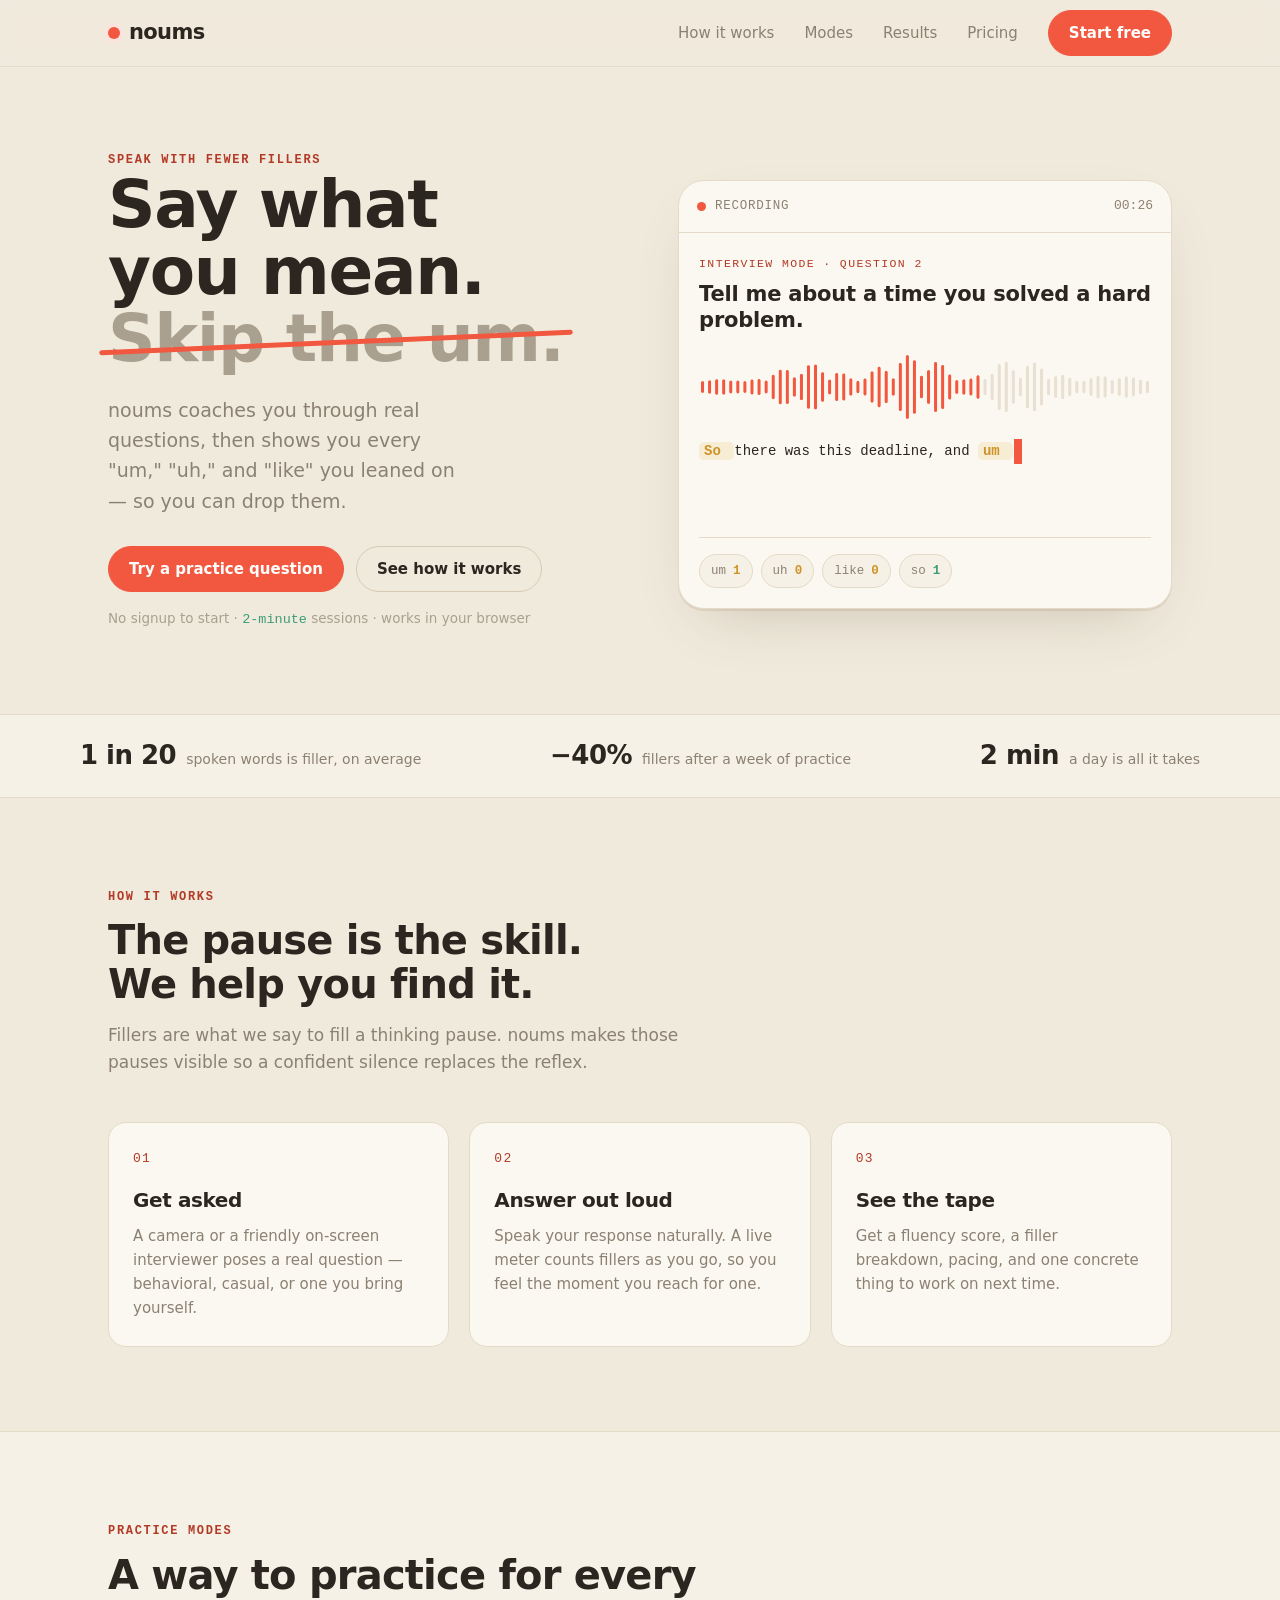
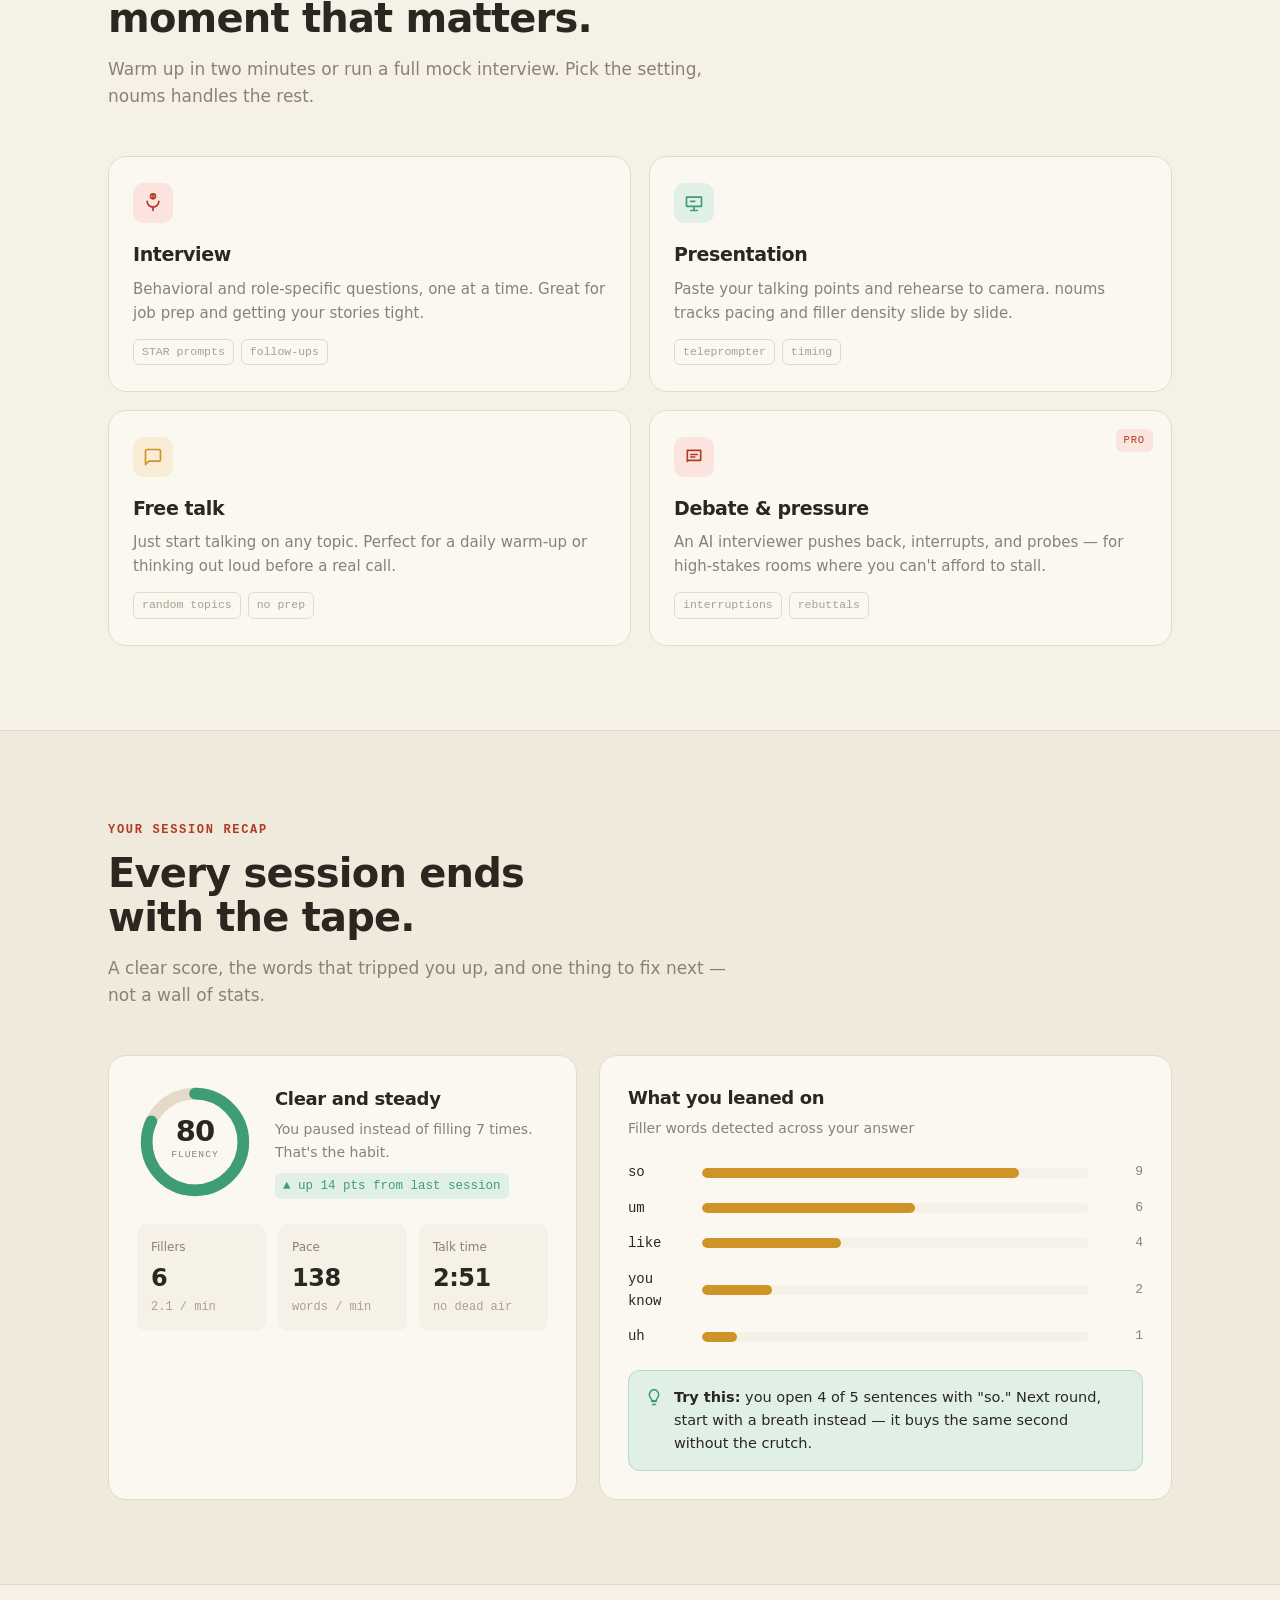
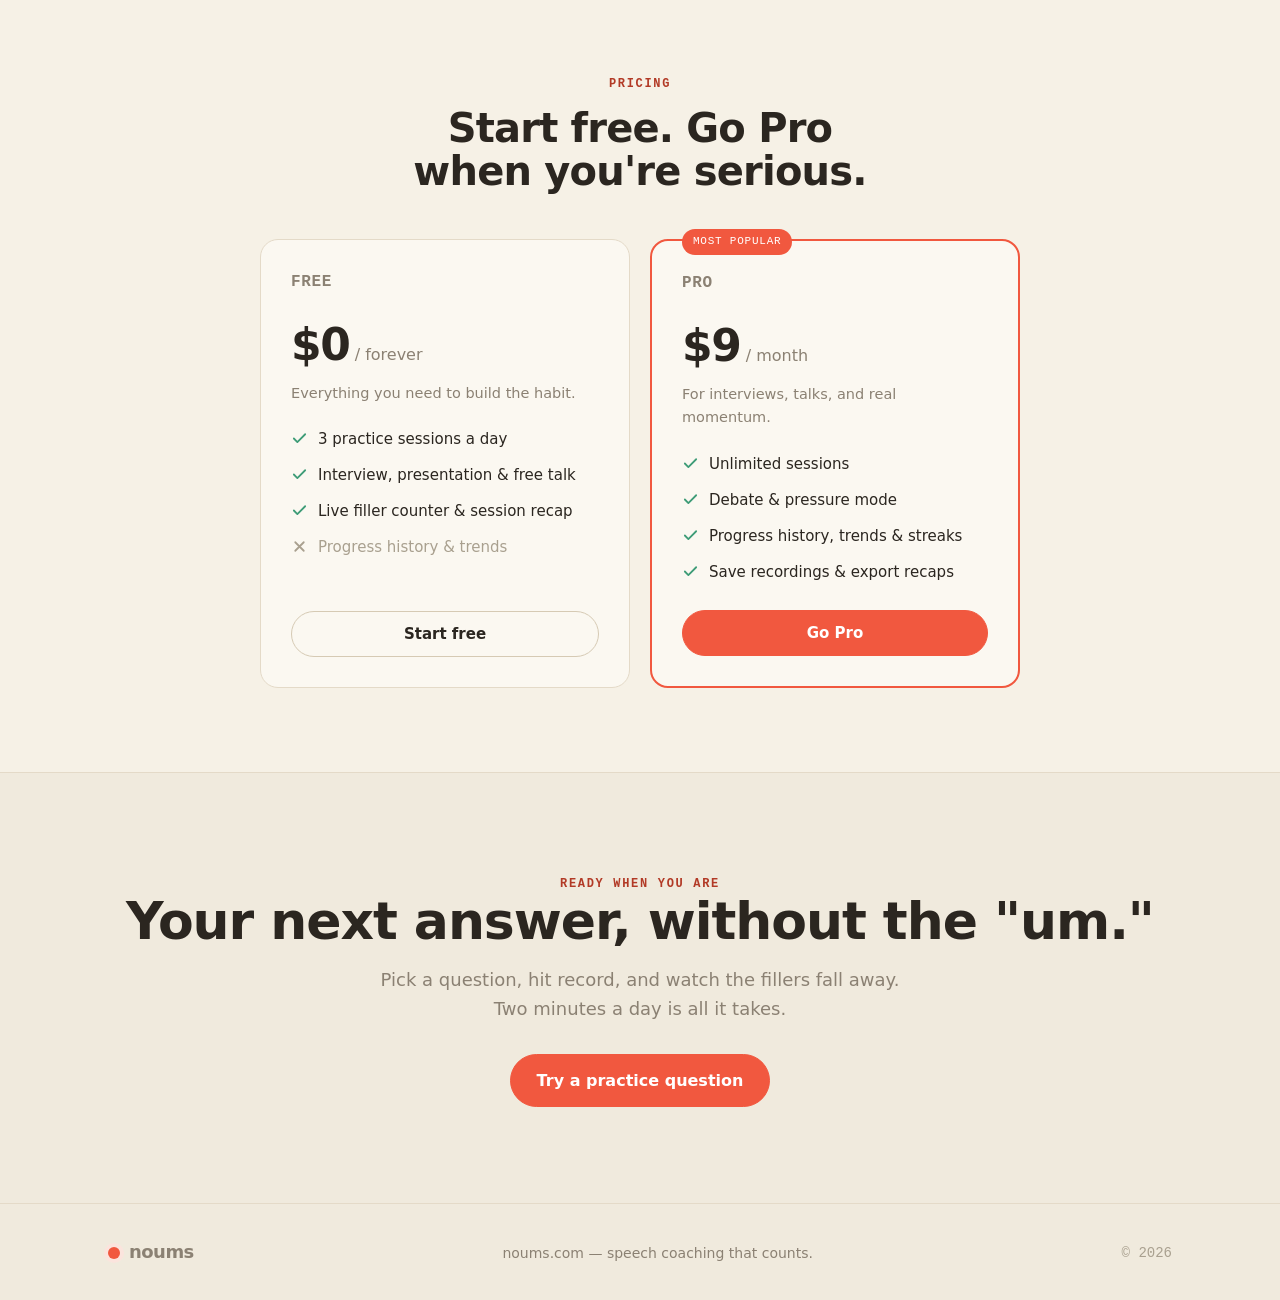
==== index.html @ 87b9cbb4 "Scaffold noums v0.1: landing page, live app, design mockup Single-file static site — landing at /, w" ====
<!doctype html>
<html lang="en">
<head>
<meta charset="utf-8">
<meta name="viewport" content="width=device-width, initial-scale=1">
<meta name="description" content="noums — speech coaching that counts. Practice real questions, drop the filler words.">
<link rel="icon" href='data:image/svg+xml,<svg xmlns="http://www.w3.org/2000/svg" viewBox="0 0 100 100"><circle cx="50" cy="50" r="38" fill="%23F1583F"/></svg>'>
<title>noums — say what you mean, skip the "um"</title>
<style>
  :root {
    --ink: #2B2620;
    --paper: #F0EADD;
    --card: #FBF8F1;
    --card-2: #F6F1E6;
    --line: #E4DAC8;
    --line-strong: #D6CAB4;
    --muted: #8B8173;
    --muted-2: #A9A08F;
    --accent: #F1583F;
    --accent-ink: #B23A26;
    --accent-wash: #FBE4DD;
    --good: #3E9C77;
    --good-wash: #E1F0E7;
    --amber: #CE9427;
    --amber-wash: #F7ECD4;
    --radius: 18px;
    --maxw: 1120px;
    --font-display: "Helvetica Neue", Inter, system-ui, -apple-system, "Segoe UI", Roboto, sans-serif;
    --font-body: system-ui, -apple-system, "Segoe UI", Roboto, Helvetica, Arial, sans-serif;
    --font-mono: ui-monospace, "SF Mono", "Cascadia Code", "JetBrains Mono", Menlo, Consolas, monospace;
  }
  html, body { background: #F0EADD; }

  * { box-sizing: border-box; }
  body { margin: 0; }
  .page {
    background: var(--paper);
    color: var(--ink);
    font-family: var(--font-body);
    line-height: 1.6;
    -webkit-font-smoothing: antialiased;
    overflow-x: hidden;
  }
  .wrap { max-width: var(--maxw); margin: 0 auto; padding: 0 28px; }
  h1, h2, h3 { font-family: var(--font-display); font-weight: 700; letter-spacing: -0.02em; text-wrap: balance; margin: 0; }
  a { color: inherit; }
  .mono { font-family: var(--font-mono); }
  .eyebrow {
    font-family: var(--font-mono); font-size: 12px; letter-spacing: 0.14em;
    text-transform: uppercase; color: var(--accent-ink); font-weight: 600;
  }

  /* NAV */
  nav {
    position: sticky; top: 0; z-index: 40;
    backdrop-filter: saturate(140%) blur(10px);
    background: color-mix(in srgb, var(--paper) 82%, transparent);
    border-bottom: 1px solid var(--line);
  }
  .nav-in { display: flex; align-items: center; justify-content: space-between; height: 66px; }
  .logo { display: flex; align-items: center; gap: 9px; font-family: var(--font-display); font-weight: 700; font-size: 21px; letter-spacing: -0.03em; }
  .rec { width: 12px; height: 12px; border-radius: 50%; background: var(--accent); box-shadow: 0 0 0 4px var(--accent-wash); }
  .nav-links { display: flex; gap: 30px; align-items: center; font-size: 15px; color: var(--muted); }
  .nav-links a { text-decoration: none; }
  .nav-links a:hover { color: var(--ink); }
  .btn {
    font-family: var(--font-body); font-size: 15px; font-weight: 600; cursor: pointer;
    border-radius: 999px; padding: 10px 20px; border: 1px solid var(--line-strong);
    background: transparent; color: var(--ink); text-decoration: none; display: inline-block;
    transition: transform .12s ease, background .15s ease, border-color .15s ease;
  }
  .btn:hover { border-color: var(--ink); }
  .btn:active { transform: scale(.97); }
  .btn-primary { background: var(--accent); border-color: var(--accent); color: #fff; }
  .btn-primary:hover { background: var(--accent-ink); border-color: var(--accent-ink); }
  @media (max-width: 720px) { .nav-links a:not(.btn) { display: none; } }

  /* HERO */
  .hero { padding: 78px 0 70px; }
  .hero-grid { display: grid; grid-template-columns: 1.02fr 0.98fr; gap: 56px; align-items: center; }
  @media (max-width: 900px) { .hero-grid { grid-template-columns: 1fr; gap: 40px; } }
  .hero h1 { font-size: clamp(40px, 6vw, 66px); line-height: 1.02; }
  .hero h1 .strike { position: relative; white-space: nowrap; color: var(--muted-2); }
  .hero h1 .strike::after {
    content: ""; position: absolute; left: -2%; right: -2%; top: 52%; height: 5px;
    background: var(--accent); border-radius: 3px; transform: rotate(-2.5deg);
  }
  .hero p.lede { font-size: 19px; color: var(--muted); margin: 22px 0 30px; max-width: 30ch; }
  .hero-cta { display: flex; gap: 12px; align-items: center; flex-wrap: wrap; }
  .hero-note { font-size: 13.5px; color: var(--muted-2); margin-top: 16px; }
  .hero-note .mono { color: var(--good); }

  /* SESSION CARD */
  .session {
    background: var(--card); border: 1px solid var(--line); border-radius: 26px;
    box-shadow: 0 24px 60px -30px rgba(88,66,38,.3), 0 2px 0 var(--line);
    overflow: hidden;
  }
  .session-top { display: flex; align-items: center; justify-content: space-between; padding: 15px 18px; border-bottom: 1px solid var(--line); }
  .session-tag { display: flex; align-items: center; gap: 9px; font-family: var(--font-mono); font-size: 12.5px; letter-spacing: .06em; text-transform: uppercase; color: var(--muted); }
  .live-dot { width: 9px; height: 9px; border-radius: 50%; background: var(--accent); animation: pulse 1.4s ease-in-out infinite; }
  @keyframes pulse { 0%,100%{ box-shadow: 0 0 0 0 var(--accent-wash);} 50%{ box-shadow: 0 0 0 6px transparent; } }
  .timer { font-family: var(--font-mono); font-size: 13px; color: var(--muted); font-variant-numeric: tabular-nums; }
  .session-body { padding: 22px 20px 20px; }
  .q-label { font-family: var(--font-mono); font-size: 11.5px; letter-spacing: .12em; text-transform: uppercase; color: var(--accent-ink); }
  .q-text { font-family: var(--font-display); font-weight: 600; font-size: 21px; letter-spacing: -0.01em; margin: 8px 0 18px; line-height: 1.25; }
  .wave { width: 100%; height: 72px; display: block; }
  .transcript { font-family: var(--font-mono); font-size: 14px; line-height: 1.75; color: var(--ink); margin: 16px 0 4px; min-height: 84px; }
  .transcript .fill { background: var(--amber-wash); color: var(--amber); padding: 1px 5px; border-radius: 5px; font-weight: 600; }
  .transcript .caret { display: inline-block; width: 8px; background: var(--accent); margin-left: 1px; animation: blink 1s steps(1) infinite; }
  @keyframes blink { 50% { opacity: 0; } }
  .tally { display: flex; gap: 8px; flex-wrap: wrap; margin-top: 14px; padding-top: 16px; border-top: 1px solid var(--line); }
  .chip {
    font-family: var(--font-mono); font-size: 12.5px; padding: 6px 11px; border-radius: 999px;
    background: var(--card-2); border: 1px solid var(--line); color: var(--muted);
    display: flex; align-items: center; gap: 7px; font-variant-numeric: tabular-nums;
  }
  .chip b { color: var(--amber); font-weight: 700; }
  .chip.zero b { color: var(--good); }

  /* MARQUEE STRIP */
  .strip { border-top: 1px solid var(--line); border-bottom: 1px solid var(--line); background: var(--card-2); }
  .strip-in { display: flex; gap: 40px; align-items: center; justify-content: space-between; padding: 20px 0; flex-wrap: wrap; }
  .strip-item { display: flex; align-items: baseline; gap: 10px; }
  .strip-item .n { font-family: var(--font-display); font-weight: 700; font-size: 26px; letter-spacing: -0.02em; }
  .strip-item .l { font-size: 14px; color: var(--muted); }

  /* SECTION */
  section { padding: 84px 0; }
  .sec-head { max-width: 620px; margin-bottom: 46px; }
  .sec-head h2 { font-size: clamp(28px, 4vw, 40px); line-height: 1.08; margin-top: 12px; }
  .sec-head p { font-size: 17px; color: var(--muted); margin: 16px 0 0; }

  /* HOW */
  .steps { display: grid; grid-template-columns: repeat(3, 1fr); gap: 20px; }
  @media (max-width: 820px) { .steps { grid-template-columns: 1fr; } }
  .step { background: var(--card); border: 1px solid var(--line); border-radius: var(--radius); padding: 26px 24px; }
  .step .num { font-family: var(--font-mono); font-size: 13px; color: var(--accent-ink); letter-spacing: .1em; }
  .step h3 { font-size: 20px; margin: 14px 0 8px; }
  .step p { font-size: 15px; color: var(--muted); margin: 0; }

  /* MODES */
  .modes { display: grid; grid-template-columns: repeat(2, 1fr); gap: 18px; }
  @media (max-width: 720px) { .modes { grid-template-columns: 1fr; } }
  .mode {
    position: relative; background: var(--card); border: 1px solid var(--line);
    border-radius: var(--radius); padding: 26px 24px; overflow: hidden;
    transition: border-color .18s ease, transform .18s ease;
  }
  .mode:hover { border-color: var(--line-strong); transform: translateY(-2px); }
  .mode-ic { width: 40px; height: 40px; border-radius: 10px; display: grid; place-items: center; margin-bottom: 16px; }
  .mode svg { width: 20px; height: 20px; }
  .mode h3 { font-size: 19px; margin: 0 0 7px; }
  .mode p { font-size: 15px; color: var(--muted); margin: 0 0 14px; }
  .mode .tags { display: flex; gap: 7px; flex-wrap: wrap; }
  .mode .t { font-family: var(--font-mono); font-size: 11.5px; color: var(--muted-2); border: 1px solid var(--line); border-radius: 6px; padding: 3px 8px; }
  .mode .pro-badge { position: absolute; top: 18px; right: 18px; font-family: var(--font-mono); font-size: 10.5px; letter-spacing: .08em; text-transform: uppercase; color: var(--accent-ink); background: var(--accent-wash); border-radius: 6px; padding: 3px 8px; }

  /* RESULTS */
  .results-grid { display: grid; grid-template-columns: 0.9fr 1.1fr; gap: 22px; }
  @media (max-width: 860px) { .results-grid { grid-template-columns: 1fr; } }
  .scorecard { background: var(--card); border: 1px solid var(--line); border-radius: 18px; padding: 28px; }
  .score-ring { display: flex; align-items: center; gap: 22px; margin-bottom: 6px; }
  .ring { width: 116px; height: 116px; flex: none; }
  .score-lead h3 { font-size: 18px; margin: 0 0 4px; }
  .score-lead p { font-size: 14px; color: var(--muted); margin: 0; }
  .delta { display: inline-flex; align-items: center; gap: 5px; font-family: var(--font-mono); font-size: 12.5px; color: var(--good); background: var(--good-wash); border-radius: 6px; padding: 3px 8px; margin-top: 10px; }
  .metrics { display: grid; grid-template-columns: repeat(3, 1fr); gap: 12px; margin-top: 24px; }
  .metric { background: var(--card-2); border-radius: 10px; padding: 14px; }
  .metric .k { font-size: 12px; color: var(--muted); }
  .metric .v { font-family: var(--font-display); font-weight: 700; font-size: 24px; letter-spacing: -0.02em; margin-top: 2px; font-variant-numeric: tabular-nums; }
  .metric .u { font-size: 12px; color: var(--muted-2); font-family: var(--font-mono); }

  .breakdown { background: var(--card); border: 1px solid var(--line); border-radius: 18px; padding: 28px; }
  .breakdown h3 { font-size: 18px; margin: 0 0 4px; }
  .breakdown .sub { font-size: 14px; color: var(--muted); margin: 0 0 22px; }
  .bar-row { display: grid; grid-template-columns: 62px 1fr 42px; align-items: center; gap: 12px; margin-bottom: 13px; }
  .bar-row .word { font-family: var(--font-mono); font-size: 14px; }
  .bar-track { height: 10px; background: var(--card-2); border-radius: 999px; overflow: hidden; }
  .bar-fill { height: 100%; border-radius: 999px; background: var(--amber); width: 0; transition: width 1s cubic-bezier(.2,.7,.2,1); }
  .bar-row .cnt { font-family: var(--font-mono); font-size: 13px; color: var(--muted); text-align: right; font-variant-numeric: tabular-nums; }
  .tip { margin-top: 22px; padding: 15px 16px; border-radius: 12px; background: var(--good-wash); border: 1px solid color-mix(in srgb, var(--good) 25%, transparent); font-size: 14.5px; color: var(--ink); display: flex; gap: 11px; }
  .tip svg { width: 18px; height: 18px; flex: none; color: var(--good); margin-top: 2px; }

  /* PRICING */
  .price-grid { display: grid; grid-template-columns: repeat(2, 1fr); gap: 20px; max-width: 760px; margin: 0 auto; }
  @media (max-width: 680px) { .price-grid { grid-template-columns: 1fr; } }
  .plan { background: var(--card); border: 1px solid var(--line); border-radius: 18px; padding: 30px; display: flex; flex-direction: column; }
  .plan.pro { border: 2px solid var(--accent); position: relative; }
  .plan .pop { position: absolute; top: -12px; left: 30px; font-family: var(--font-mono); font-size: 11px; letter-spacing: .07em; text-transform: uppercase; background: var(--accent); color: #fff; padding: 4px 11px; border-radius: 999px; }
  .plan h3 { font-size: 16px; font-family: var(--font-mono); font-weight: 600; letter-spacing: .04em; text-transform: uppercase; color: var(--muted); }
  .plan .amt { font-family: var(--font-display); font-weight: 700; font-size: 44px; letter-spacing: -0.03em; margin: 14px 0 2px; }
  .plan .amt span { font-size: 16px; color: var(--muted); font-weight: 500; letter-spacing: 0; }
  .plan ul { list-style: none; padding: 0; margin: 22px 0 26px; display: flex; flex-direction: column; gap: 12px; }
  .plan li { display: flex; gap: 10px; font-size: 15px; align-items: flex-start; }
  .plan li svg { width: 17px; height: 17px; flex: none; margin-top: 3px; color: var(--good); }
  .plan li.off { color: var(--muted-2); }
  .plan li.off svg { color: var(--muted-2); }
  .plan .btn { text-align: center; margin-top: auto; }

  /* CTA / FOOTER */
  .final { text-align: center; padding: 96px 0; }
  .final h2 { font-size: clamp(30px, 5vw, 52px); line-height: 1.04; }
  .final p { font-size: 18px; color: var(--muted); margin: 18px auto 30px; max-width: 46ch; }
  footer { border-top: 1px solid var(--line); padding: 34px 0; }
  .foot-in { display: flex; justify-content: space-between; align-items: center; gap: 20px; flex-wrap: wrap; font-size: 14px; color: var(--muted); }
  .foot-in .logo { font-size: 18px; }

  @media (prefers-reduced-motion: reduce) {
    .live-dot, .caret { animation: none; }
  }
</style>
</head>
<body>

<div class="page">
  <nav>
    <div class="wrap nav-in">
      <div class="logo"><span class="rec" aria-hidden="true"></span>noums</div>
      <div class="nav-links">
        <a href="#how">How it works</a>
        <a href="#modes">Modes</a>
        <a href="#results">Results</a>
        <a href="#pricing">Pricing</a>
        <a href="app/" class="btn btn-primary">Start free</a>
      </div>
    </div>
  </nav>

  <header class="hero">
    <div class="wrap hero-grid">
      <div>
        <span class="eyebrow">Speak with fewer fillers</span>
        <h1>Say what you mean. <span class="strike">Skip the&nbsp;um.</span></h1>
        <p class="lede">noums coaches you through real questions, then shows you every "um," "uh," and "like" you leaned on — so you can drop them.</p>
        <div class="hero-cta">
          <a href="app/" class="btn btn-primary">Try a practice question</a>
          <a href="#how" class="btn">See how it works</a>
        </div>
        <p class="hero-note">No signup to start · <span class="mono">2-minute</span> sessions · works in your browser</p>
      </div>

      <div class="session" aria-label="Live practice session preview">
        <div class="session-top">
          <div class="session-tag"><span class="live-dot" aria-hidden="true"></span> Recording</div>
          <div class="timer" id="timer">00:24</div>
        </div>
        <div class="session-body">
          <div class="q-label">Interview mode · Question 2</div>
          <div class="q-text">Tell me about a time you solved a hard problem.</div>
          <canvas class="wave" id="wave" width="900" height="144" aria-hidden="true"></canvas>
          <div class="transcript" id="transcript"></div>
          <div class="tally">
            <span class="chip">um <b id="c-um">0</b></span>
            <span class="chip">uh <b id="c-uh">0</b></span>
            <span class="chip">like <b id="c-like">0</b></span>
            <span class="chip zero">so <b id="c-so">0</b></span>
          </div>
        </div>
      </div>
    </div>
  </header>

  <div class="strip">
    <div class="wrap strip-in">
      <div class="strip-item"><span class="n">1 in 20</span><span class="l">spoken words is filler, on average</span></div>
      <div class="strip-item"><span class="n">&minus;40%</span><span class="l">fillers after a week of practice</span></div>
      <div class="strip-item"><span class="n">2 min</span><span class="l">a day is all it takes</span></div>
    </div>
  </div>

  <section id="how">
    <div class="wrap">
      <div class="sec-head">
        <span class="eyebrow">How it works</span>
        <h2>The pause is the skill. We help you find it.</h2>
        <p>Fillers are what we say to fill a thinking pause. noums makes those pauses visible so a confident silence replaces the reflex.</p>
      </div>
      <div class="steps">
        <div class="step">
          <div class="num">01</div>
          <h3>Get asked</h3>
          <p>A camera or a friendly on-screen interviewer poses a real question — behavioral, casual, or one you bring yourself.</p>
        </div>
        <div class="step">
          <div class="num">02</div>
          <h3>Answer out loud</h3>
          <p>Speak your response naturally. A live meter counts fillers as you go, so you feel the moment you reach for one.</p>
        </div>
        <div class="step">
          <div class="num">03</div>
          <h3>See the tape</h3>
          <p>Get a fluency score, a filler breakdown, pacing, and one concrete thing to work on next time.</p>
        </div>
      </div>
    </div>
  </section>

  <section id="modes" style="background: var(--card-2); border-top: 1px solid var(--line); border-bottom: 1px solid var(--line);">
    <div class="wrap">
      <div class="sec-head">
        <span class="eyebrow">Practice modes</span>
        <h2>A way to practice for every moment that matters.</h2>
        <p>Warm up in two minutes or run a full mock interview. Pick the setting, noums handles the rest.</p>
      </div>
      <div class="modes">
        <div class="mode">
          <div class="mode-ic" style="background: var(--accent-wash); color: var(--accent-ink);">
            <svg viewBox="0 0 24 24" fill="none" stroke="currentColor" stroke-width="2" stroke-linecap="round"><path d="M12 1v6m0 0a3 3 0 0 1-3-3V4a3 3 0 0 1 6 0v0a3 3 0 0 1-3 3Z"/><path d="M5 10a7 7 0 0 0 14 0M12 17v4"/></svg>
          </div>
          <h3>Interview</h3>
          <p>Behavioral and role-specific questions, one at a time. Great for job prep and getting your stories tight.</p>
          <div class="tags"><span class="t">STAR prompts</span><span class="t">follow-ups</span></div>
        </div>
        <div class="mode">
          <div class="mode-ic" style="background: var(--good-wash); color: var(--good);">
            <svg viewBox="0 0 24 24" fill="none" stroke="currentColor" stroke-width="2" stroke-linecap="round" stroke-linejoin="round"><path d="M3 5h18v11H3zM8 21h8M12 16v5"/><path d="M8 10h5"/></svg>
          </div>
          <h3>Presentation</h3>
          <p>Paste your talking points and rehearse to camera. noums tracks pacing and filler density slide by slide.</p>
          <div class="tags"><span class="t">teleprompter</span><span class="t">timing</span></div>
        </div>
        <div class="mode">
          <div class="mode-ic" style="background: var(--amber-wash); color: var(--amber);">
            <svg viewBox="0 0 24 24" fill="none" stroke="currentColor" stroke-width="2" stroke-linecap="round" stroke-linejoin="round"><path d="M21 15a2 2 0 0 1-2 2H7l-4 4V5a2 2 0 0 1 2-2h14a2 2 0 0 1 2 2z"/></svg>
          </div>
          <h3>Free talk</h3>
          <p>Just start talking on any topic. Perfect for a daily warm-up or thinking out loud before a real call.</p>
          <div class="tags"><span class="t">random topics</span><span class="t">no prep</span></div>
        </div>
        <div class="mode">
          <span class="pro-badge">Pro</span>
          <div class="mode-ic" style="background: var(--accent-wash); color: var(--accent-ink);">
            <svg viewBox="0 0 24 24" fill="none" stroke="currentColor" stroke-width="2" stroke-linecap="round" stroke-linejoin="round"><path d="M4 4h16v12H5.2L4 17.2z"/><path d="M8 9h8M8 12h5"/></svg>
          </div>
          <h3>Debate &amp; pressure</h3>
          <p>An AI interviewer pushes back, interrupts, and probes — for high-stakes rooms where you can't afford to stall.</p>
          <div class="tags"><span class="t">interruptions</span><span class="t">rebuttals</span></div>
        </div>
      </div>
    </div>
  </section>

  <section id="results">
    <div class="wrap">
      <div class="sec-head">
        <span class="eyebrow">Your session recap</span>
        <h2>Every session ends with the tape.</h2>
        <p>A clear score, the words that tripped you up, and one thing to fix next — not a wall of stats.</p>
      </div>
      <div class="results-grid">
        <div class="scorecard">
          <div class="score-ring">
            <svg class="ring" viewBox="0 0 120 120" id="ring">
              <circle cx="60" cy="60" r="50" fill="none" stroke="var(--line)" stroke-width="12"/>
              <circle id="ring-fg" cx="60" cy="60" r="50" fill="none" stroke="var(--good)" stroke-width="12" stroke-linecap="round" stroke-dasharray="314" stroke-dashoffset="314" transform="rotate(-90 60 60)"/>
              <text x="60" y="59" text-anchor="middle" font-family="var(--font-display)" font-weight="700" font-size="30" fill="var(--ink)" id="ring-num" style="letter-spacing:-1px">0</text>
              <text x="60" y="76" text-anchor="middle" font-family="var(--font-mono)" font-size="10" fill="var(--muted)" letter-spacing="1">FLUENCY</text>
            </svg>
            <div class="score-lead">
              <h3>Clear and steady</h3>
              <p>You paused instead of filling 7 times. That's the habit.</p>
              <span class="delta">▲ up 14 pts from last session</span>
            </div>
          </div>
          <div class="metrics">
            <div class="metric"><div class="k">Fillers</div><div class="v">6</div><div class="u">2.1 / min</div></div>
            <div class="metric"><div class="k">Pace</div><div class="v">138</div><div class="u">words / min</div></div>
            <div class="metric"><div class="k">Talk time</div><div class="v">2:51</div><div class="u">no dead air</div></div>
          </div>
        </div>

        <div class="breakdown">
          <h3>What you leaned on</h3>
          <p class="sub">Filler words detected across your answer</p>
          <div class="bar-row"><span class="word">so</span><div class="bar-track"><div class="bar-fill" data-w="82"></div></div><span class="cnt">9</span></div>
          <div class="bar-row"><span class="word">um</span><div class="bar-track"><div class="bar-fill" data-w="55"></div></div><span class="cnt">6</span></div>
          <div class="bar-row"><span class="word">like</span><div class="bar-track"><div class="bar-fill" data-w="36"></div></div><span class="cnt">4</span></div>
          <div class="bar-row"><span class="word">you know</span><div class="bar-track"><div class="bar-fill" data-w="18"></div></div><span class="cnt">2</span></div>
          <div class="bar-row"><span class="word">uh</span><div class="bar-track"><div class="bar-fill" data-w="9"></div></div><span class="cnt">1</span></div>
          <div class="tip">
            <svg viewBox="0 0 24 24" fill="none" stroke="currentColor" stroke-width="2" stroke-linecap="round" stroke-linejoin="round"><path d="M9 18h6M10 22h4M12 2a7 7 0 0 0-4 12c1 1 1 2 1 3h6c0-1 0-2 1-3a7 7 0 0 0-4-12Z"/></svg>
            <div><b>Try this:</b> you open 4 of 5 sentences with "so." Next round, start with a breath instead — it buys the same second without the crutch.</div>
          </div>
        </div>
      </div>
    </div>
  </section>

  <section id="pricing" style="background: var(--card-2); border-top: 1px solid var(--line); border-bottom: 1px solid var(--line);">
    <div class="wrap">
      <div class="sec-head" style="text-align:center; margin: 0 auto 46px;">
        <span class="eyebrow">Pricing</span>
        <h2>Start free. Go Pro when you're serious.</h2>
      </div>
      <div class="price-grid">
        <div class="plan">
          <h3>Free</h3>
          <div class="amt">$0<span> / forever</span></div>
          <p style="color:var(--muted); font-size:14.5px; margin:0;">Everything you need to build the habit.</p>
          <ul>
            <li><svg viewBox="0 0 24 24" fill="none" stroke="currentColor" stroke-width="2.5" stroke-linecap="round" stroke-linejoin="round"><path d="M20 6 9 17l-5-5"/></svg>3 practice sessions a day</li>
            <li><svg viewBox="0 0 24 24" fill="none" stroke="currentColor" stroke-width="2.5" stroke-linecap="round" stroke-linejoin="round"><path d="M20 6 9 17l-5-5"/></svg>Interview, presentation &amp; free talk</li>
            <li><svg viewBox="0 0 24 24" fill="none" stroke="currentColor" stroke-width="2.5" stroke-linecap="round" stroke-linejoin="round"><path d="M20 6 9 17l-5-5"/></svg>Live filler counter &amp; session recap</li>
            <li class="off"><svg viewBox="0 0 24 24" fill="none" stroke="currentColor" stroke-width="2.5" stroke-linecap="round" stroke-linejoin="round"><path d="M18 6 6 18M6 6l12 12"/></svg>Progress history &amp; trends</li>
          </ul>
          <a href="app/" class="btn">Start free</a>
        </div>
        <div class="plan pro">
          <span class="pop">Most popular</span>
          <h3>Pro</h3>
          <div class="amt">$9<span> / month</span></div>
          <p style="color:var(--muted); font-size:14.5px; margin:0;">For interviews, talks, and real momentum.</p>
          <ul>
            <li><svg viewBox="0 0 24 24" fill="none" stroke="currentColor" stroke-width="2.5" stroke-linecap="round" stroke-linejoin="round"><path d="M20 6 9 17l-5-5"/></svg>Unlimited sessions</li>
            <li><svg viewBox="0 0 24 24" fill="none" stroke="currentColor" stroke-width="2.5" stroke-linecap="round" stroke-linejoin="round"><path d="M20 6 9 17l-5-5"/></svg>Debate &amp; pressure mode</li>
            <li><svg viewBox="0 0 24 24" fill="none" stroke="currentColor" stroke-width="2.5" stroke-linecap="round" stroke-linejoin="round"><path d="M20 6 9 17l-5-5"/></svg>Progress history, trends &amp; streaks</li>
            <li><svg viewBox="0 0 24 24" fill="none" stroke="currentColor" stroke-width="2.5" stroke-linecap="round" stroke-linejoin="round"><path d="M20 6 9 17l-5-5"/></svg>Save recordings &amp; export recaps</li>
          </ul>
          <a href="app/" class="btn btn-primary">Go Pro</a>
        </div>
      </div>
    </div>
  </section>

  <section class="final" id="start">
    <div class="wrap">
      <span class="eyebrow">Ready when you are</span>
      <h2>Your next answer, without the "um."</h2>
      <p>Pick a question, hit record, and watch the fillers fall away. Two minutes a day is all it takes.</p>
      <a href="app/" class="btn btn-primary" style="font-size:16px; padding:13px 26px;">Try a practice question</a>
    </div>
  </section>

  <footer>
    <div class="wrap foot-in">
      <div class="logo"><span class="rec" aria-hidden="true"></span>noums</div>
      <div>noums.com — speech coaching that counts.</div>
      <div class="mono" style="color:var(--muted-2)">© 2026</div>
    </div>
  </footer>
</div>

<script>
(function () {
  var reduce = window.matchMedia("(prefers-reduced-motion: reduce)").matches;

  // Animated waveform
  var canvas = document.getElementById("wave");
  if (canvas) {
    var ctx = canvas.getContext("2d");
    var W = canvas.width, H = canvas.height;
    var bars = 64, t = 0;
    function accent() {
      return getComputedStyle(document.documentElement).getPropertyValue("--accent").trim() || "#FF5A47";
    }
    function line() {
      return getComputedStyle(document.documentElement).getPropertyValue("--line-strong").trim() || "#CFD2DA";
    }
    function draw() {
      ctx.clearRect(0, 0, W, H);
      var bw = W / bars, mid = H / 2;
      for (var i = 0; i < bars; i++) {
        var env = Math.sin((i / bars) * Math.PI);
        var wob = Math.sin(t * 0.06 + i * 0.5) * 0.5 + Math.sin(t * 0.13 + i * 0.9) * 0.5;
        var h = (0.18 + Math.abs(wob) * env * 0.82) * (H * 0.9);
        var x = i * bw + bw * 0.5;
        var active = i < ((t * 0.4) % (bars + 20));
        ctx.fillStyle = active ? accent() : line();
        ctx.globalAlpha = active ? 1 : 0.5;
        var r = Math.min(bw * 0.28, 3);
        roundRect(ctx, x - r, mid - h / 2, r * 2, h, r);
        ctx.fill();
      }
      ctx.globalAlpha = 1;
      t++;
      if (!reduce) requestAnimationFrame(draw);
    }
    function roundRect(c, x, y, w, h, r) {
      c.beginPath();
      c.moveTo(x + r, y);
      c.arcTo(x + w, y, x + w, y + h, r);
      c.arcTo(x + w, y + h, x, y + h, r);
      c.arcTo(x, y + h, x, y, r);
      c.arcTo(x, y, x + w, y, r);
      c.closePath();
    }
    if (reduce) { draw(); } else { draw(); }
  }

  // Typewriter transcript with filler highlights + live tally
  var el = document.getElementById("transcript");
  var counts = { um: 0, uh: 0, like: 0, so: 0 };
  var segs = [
    { text: "So ", fill: "so" },
    { text: "there was this deadline, and " },
    { text: "um ", fill: "um" },
    { text: "the whole pipeline broke the night before. " },
    { text: "I ", },
    { text: "like ", fill: "like" },
    { text: "traced it to a config change, rolled it back, and " },
    { text: "uh ", fill: "uh" },
    { text: "shipped by morning." }
  ];
  if (el && !reduce) {
    var si = 0, ci = 0, html = "";
    function tick() {
      if (si >= segs.length) {
        setTimeout(function () { el.innerHTML = html + '<span class="caret">&nbsp;</span>'; }, 400);
        return;
      }
      var seg = segs[si];
      if (ci === 0 && seg.fill) {
        counts[seg.fill] = (counts[seg.fill] || 0) + 1;
        var cEl = document.getElementById("c-" + seg.fill);
        if (cEl) cEl.textContent = counts[seg.fill];
      }
      ci++;
      var shown = seg.text.slice(0, ci);
      var chunk = seg.fill ? '<span class="fill">' + shown + "</span>" : shown;
      el.innerHTML = html + chunk + '<span class="caret">&nbsp;</span>';
      if (ci >= seg.text.length) {
        html += seg.fill ? '<span class="fill">' + seg.text + "</span>" : seg.text;
        si++; ci = 0;
        setTimeout(tick, seg.fill ? 220 : 60);
      } else {
        setTimeout(tick, 34);
      }
    }
    setTimeout(tick, 600);
  } else if (el) {
    el.innerHTML = 'So there was this deadline, and <span class="fill">um</span> the whole pipeline broke the night before. I <span class="fill">like</span> traced it to a config change, rolled it back, and <span class="fill">uh</span> shipped by morning.';
    document.getElementById("c-um").textContent = "1";
    document.getElementById("c-uh").textContent = "1";
    document.getElementById("c-like").textContent = "1";
  }

  // Ticking timer
  var timer = document.getElementById("timer");
  if (timer && !reduce) {
    var s = 24;
    setInterval(function () { s++; var m = Math.floor(s / 60), ss = s % 60; timer.textContent = (m < 10 ? "0" : "") + m + ":" + (ss < 10 ? "0" : "") + ss; }, 1000);
  }

  // Reveal-on-scroll: score ring + breakdown bars
  var revealed = false;
  function revealResults() {
    if (revealed) return;
    var target = 82;
    var ring = document.getElementById("ring-fg");
    var num = document.getElementById("ring-num");
    var circ = 314;
    if (ring) ring.style.transition = "stroke-dashoffset 1.2s cubic-bezier(.2,.7,.2,1)";
    if (ring) ring.style.strokeDashoffset = circ - circ * (target / 100);
    if (num) {
      var n = 0;
      var iv = setInterval(function () { n += 2; if (n >= target) { n = target; clearInterval(iv); } num.textContent = n; }, 22);
    }
    document.querySelectorAll(".bar-fill").forEach(function (b) { b.style.width = b.getAttribute("data-w") + "%"; });
    revealed = true;
  }
  var rs = document.getElementById("results");
  if (rs && "IntersectionObserver" in window) {
    new IntersectionObserver(function (e) { if (e[0].isIntersecting) revealResults(); }, { threshold: 0.3 }).observe(rs);
  } else {
    revealResults();
  }

  // Smooth anchor scroll
  document.querySelectorAll('a[href^="#"]').forEach(function (a) {
    a.addEventListener("click", function (ev) {
      var id = a.getAttribute("href");
      if (id.length > 1) { var t = document.querySelector(id); if (t) { ev.preventDefault(); t.scrollIntoView({ behavior: reduce ? "auto" : "smooth", block: "start" }); } }
    });
  });
})();
</script>
</body>
</html>
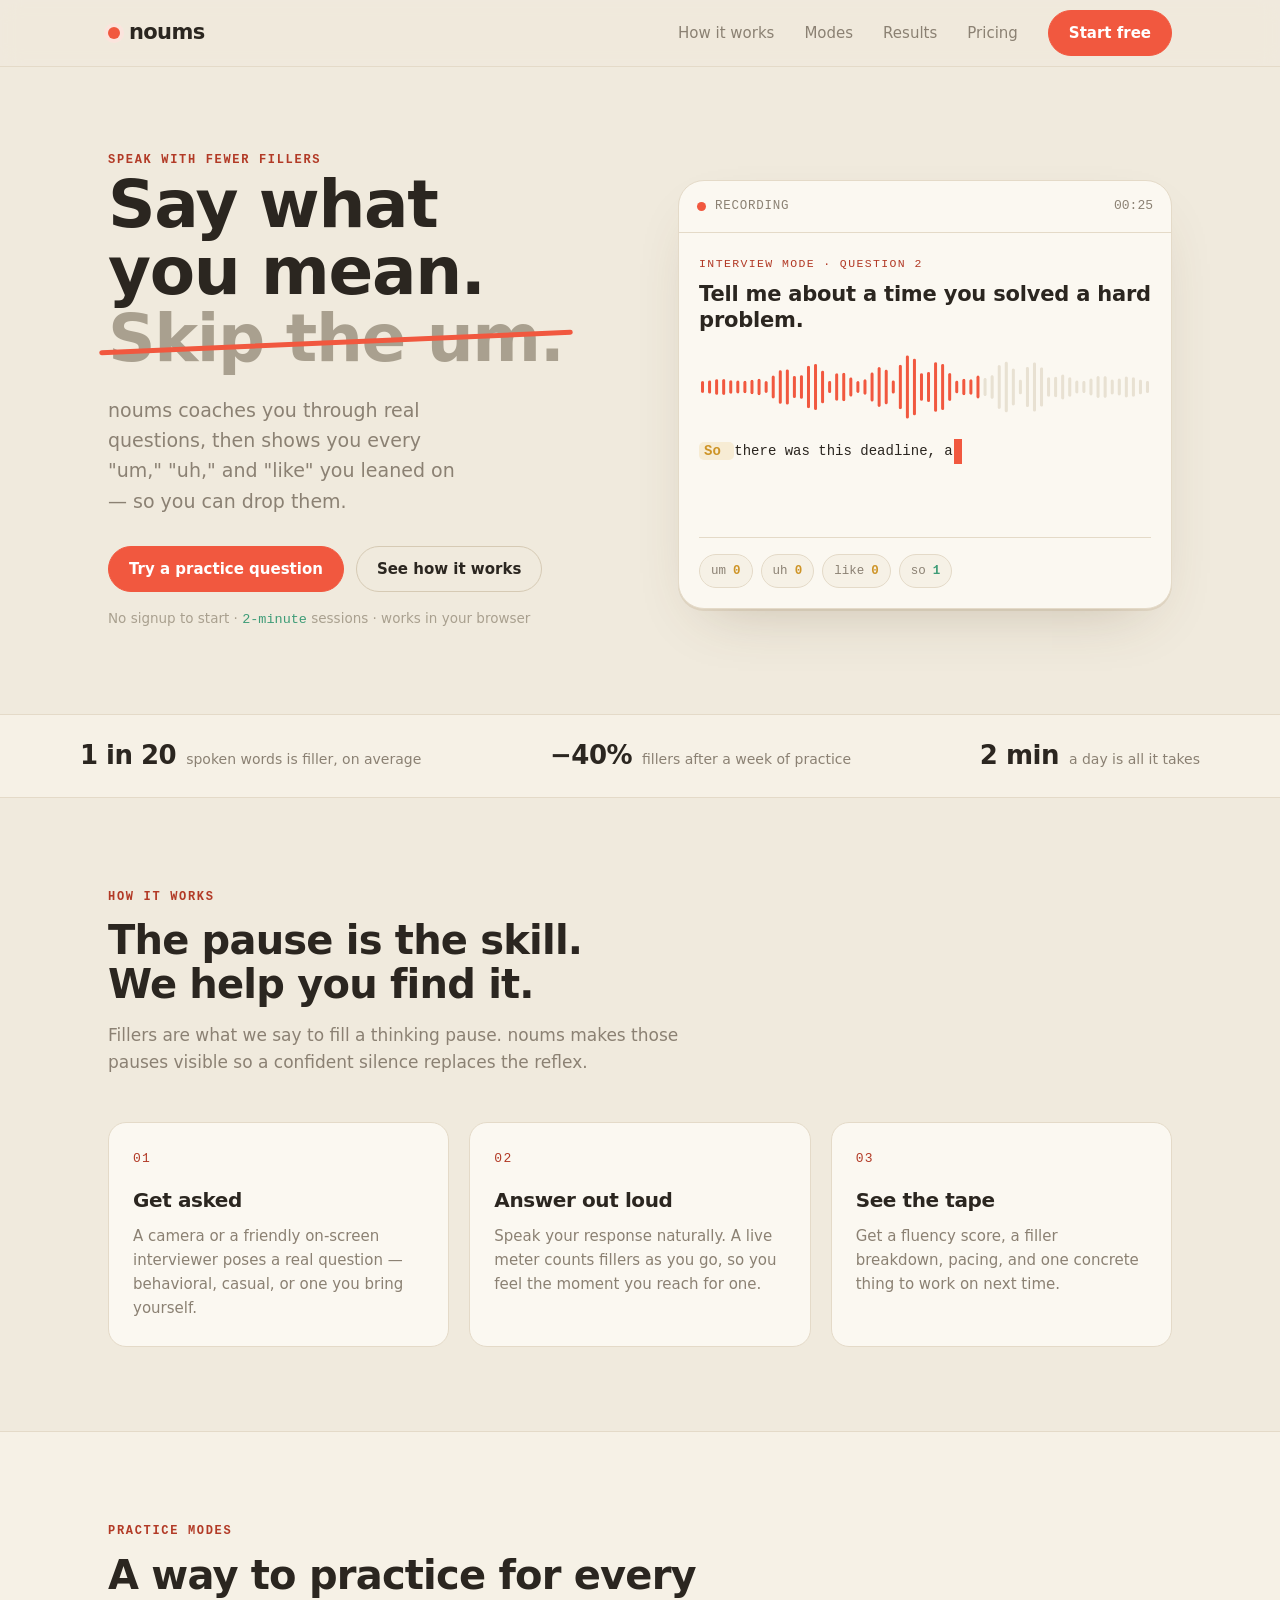
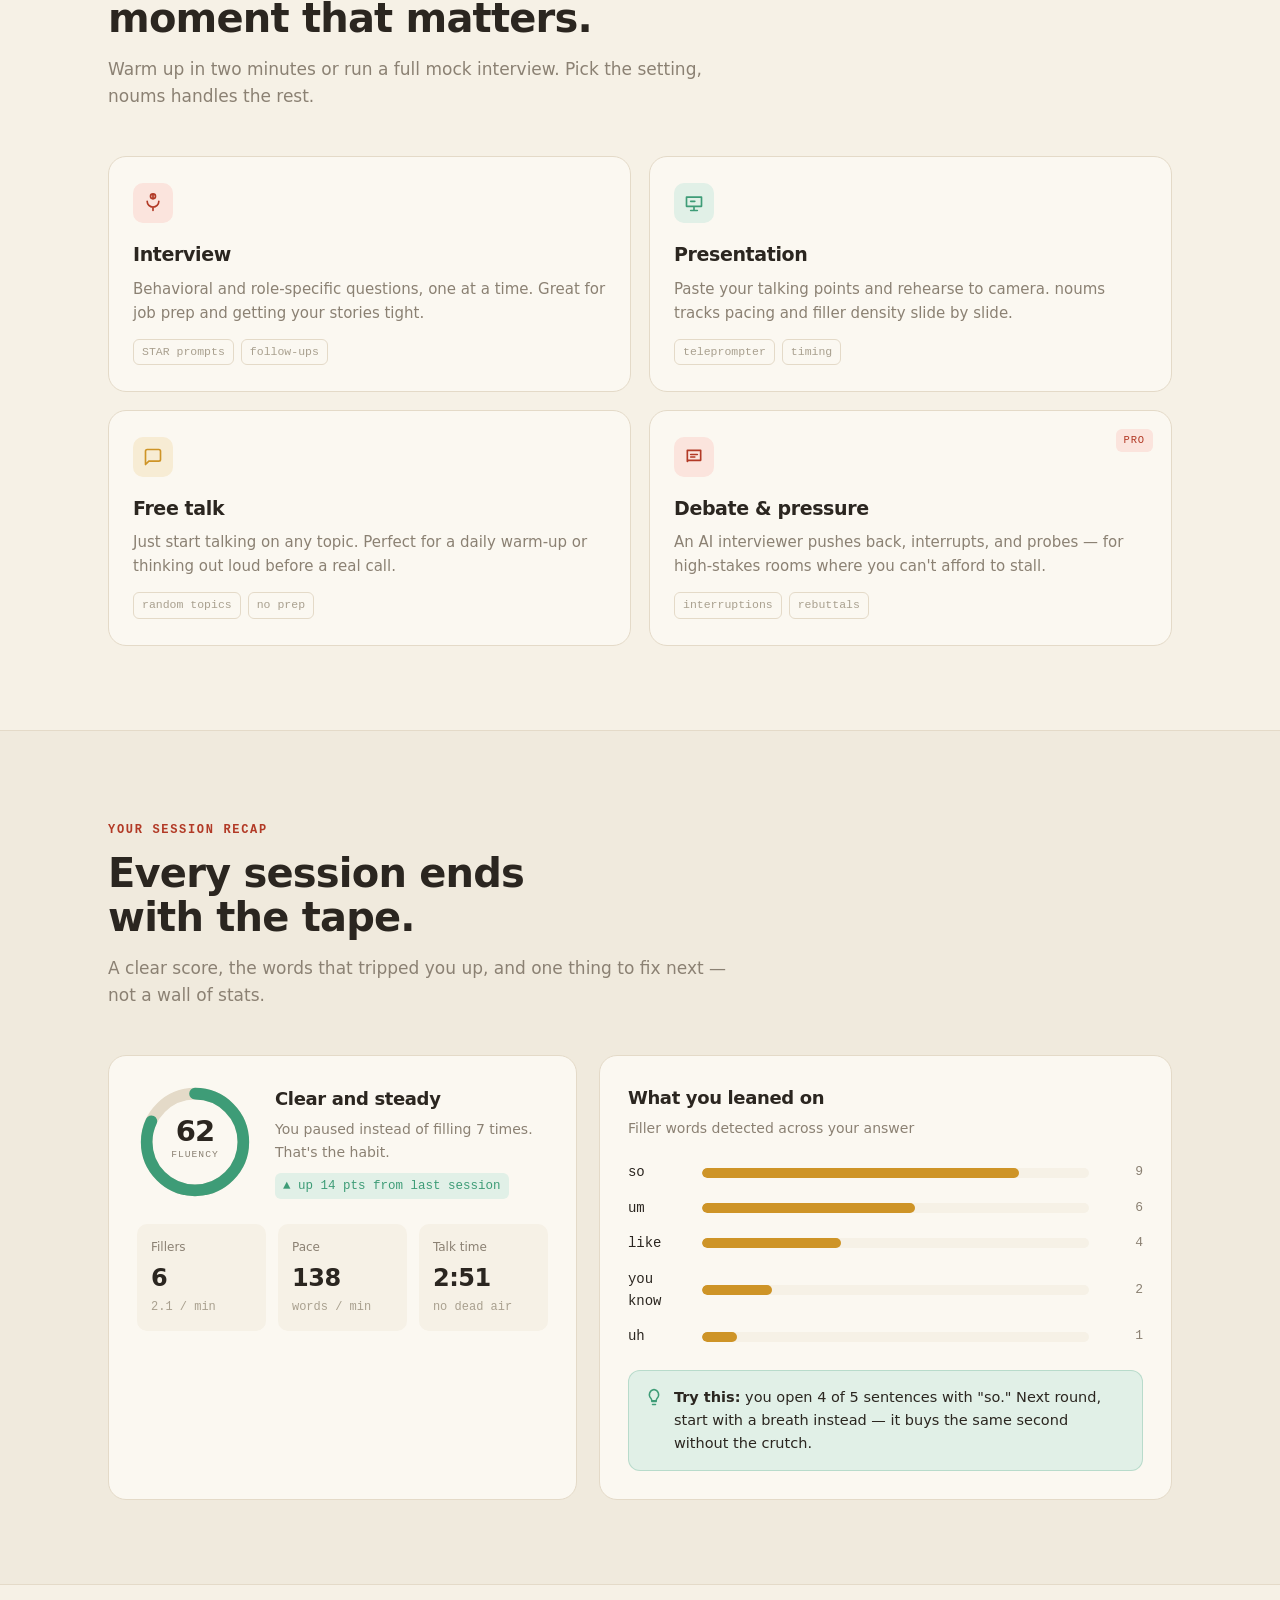
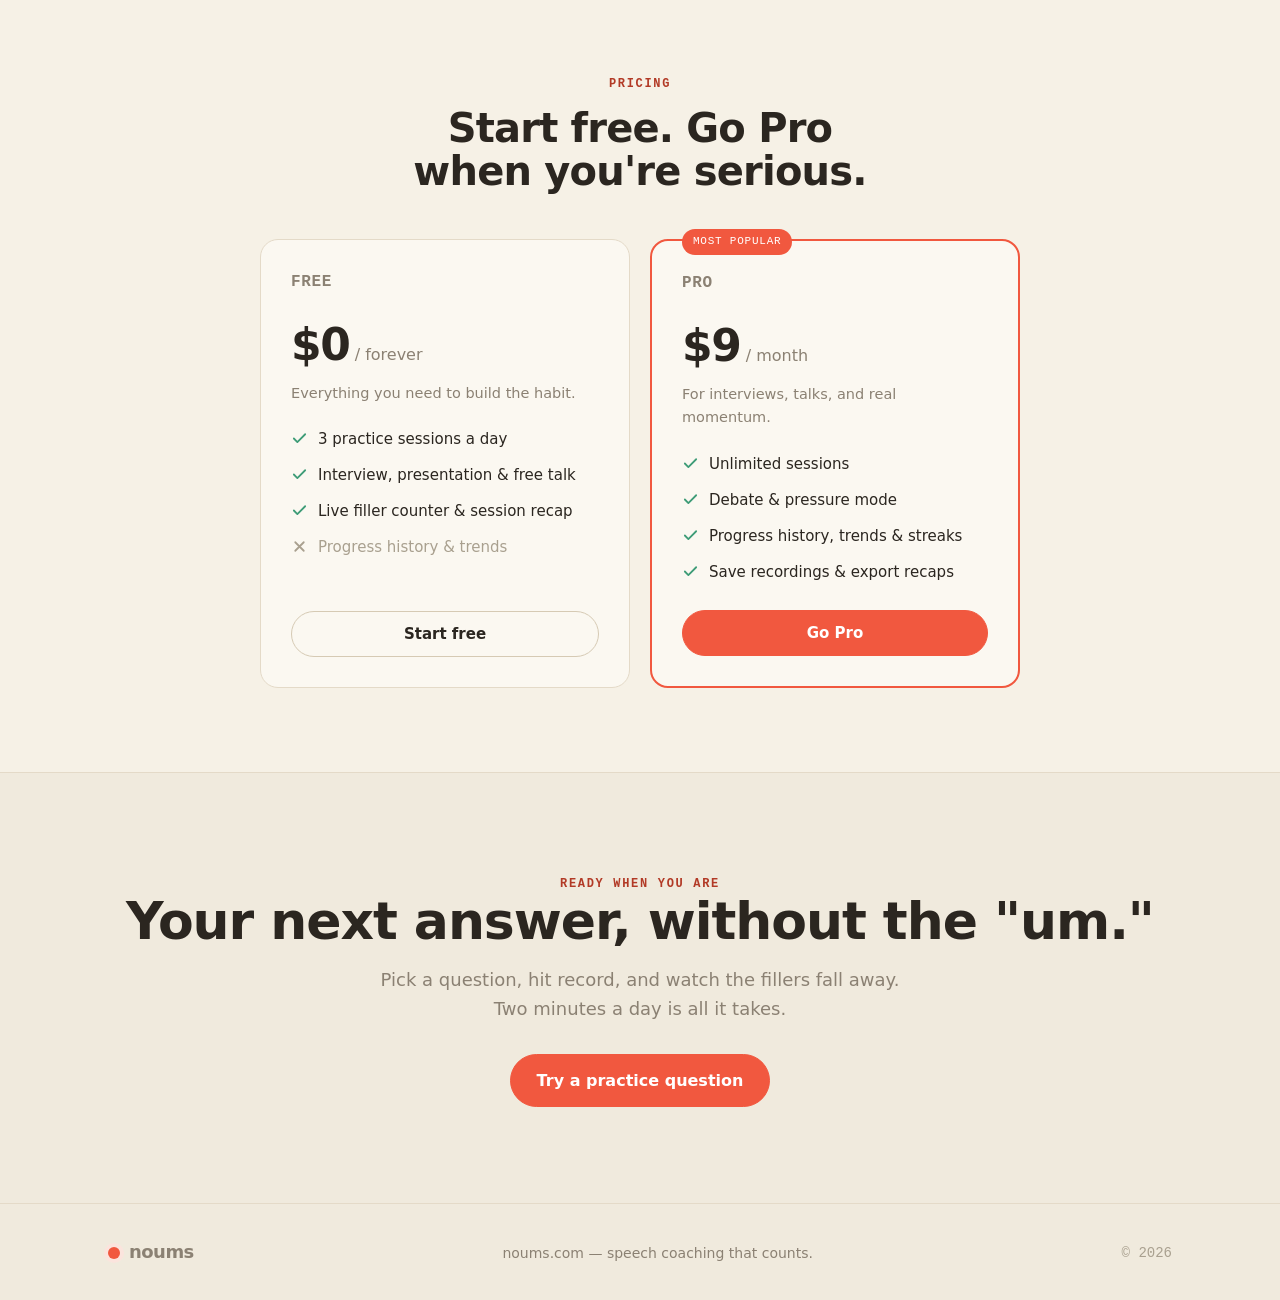
==== commit 08cec3b9: "Mobile fix for stats strip; required signup gate with email Landing: stats strip stacks vertically o" ====
--- a/index.html
+++ b/index.html
@@ -79,7 +79,7 @@
   .hero { padding: 78px 0 70px; }
   .hero-grid { display: grid; grid-template-columns: 1.02fr 0.98fr; gap: 56px; align-items: center; }
   @media (max-width: 900px) { .hero-grid { grid-template-columns: 1fr; gap: 40px; } }
-  .hero h1 { font-size: clamp(40px, 6vw, 66px); line-height: 1.02; }
+  .hero h1 { font-size: clamp(33px, 9vw, 66px); line-height: 1.02; }
   .hero h1 .strike { position: relative; white-space: nowrap; color: var(--muted-2); }
   .hero h1 .strike::after {
     content: ""; position: absolute; left: -2%; right: -2%; top: 52%; height: 5px;
@@ -121,9 +121,13 @@
   /* MARQUEE STRIP */
   .strip { border-top: 1px solid var(--line); border-bottom: 1px solid var(--line); background: var(--card-2); }
   .strip-in { display: flex; gap: 40px; align-items: center; justify-content: space-between; padding: 20px 0; flex-wrap: wrap; }
-  .strip-item { display: flex; align-items: baseline; gap: 10px; }
-  .strip-item .n { font-family: var(--font-display); font-weight: 700; font-size: 26px; letter-spacing: -0.02em; }
+  .strip-item { display: flex; align-items: baseline; gap: 10px; min-width: 0; }
+  .strip-item .n { font-family: var(--font-display); font-weight: 700; font-size: 26px; letter-spacing: -0.02em; white-space: nowrap; }
   .strip-item .l { font-size: 14px; color: var(--muted); }
+  @media (max-width: 720px) {
+    .strip-in { flex-direction: column; align-items: flex-start; gap: 16px; padding: 22px 0; }
+    .strip-item { flex-wrap: wrap; }
+  }
 
   /* SECTION */
   section { padding: 84px 0; }
@@ -417,7 +421,7 @@
             <li><svg viewBox="0 0 24 24" fill="none" stroke="currentColor" stroke-width="2.5" stroke-linecap="round" stroke-linejoin="round"><path d="M20 6 9 17l-5-5"/></svg>Progress history, trends &amp; streaks</li>
             <li><svg viewBox="0 0 24 24" fill="none" stroke="currentColor" stroke-width="2.5" stroke-linecap="round" stroke-linejoin="round"><path d="M20 6 9 17l-5-5"/></svg>Save recordings &amp; export recaps</li>
           </ul>
-          <a href="app/" class="btn btn-primary">Go Pro</a>
+          <a href="app/?plan=pro" class="btn btn-primary">Go Pro</a>
         </div>
       </div>
     </div>
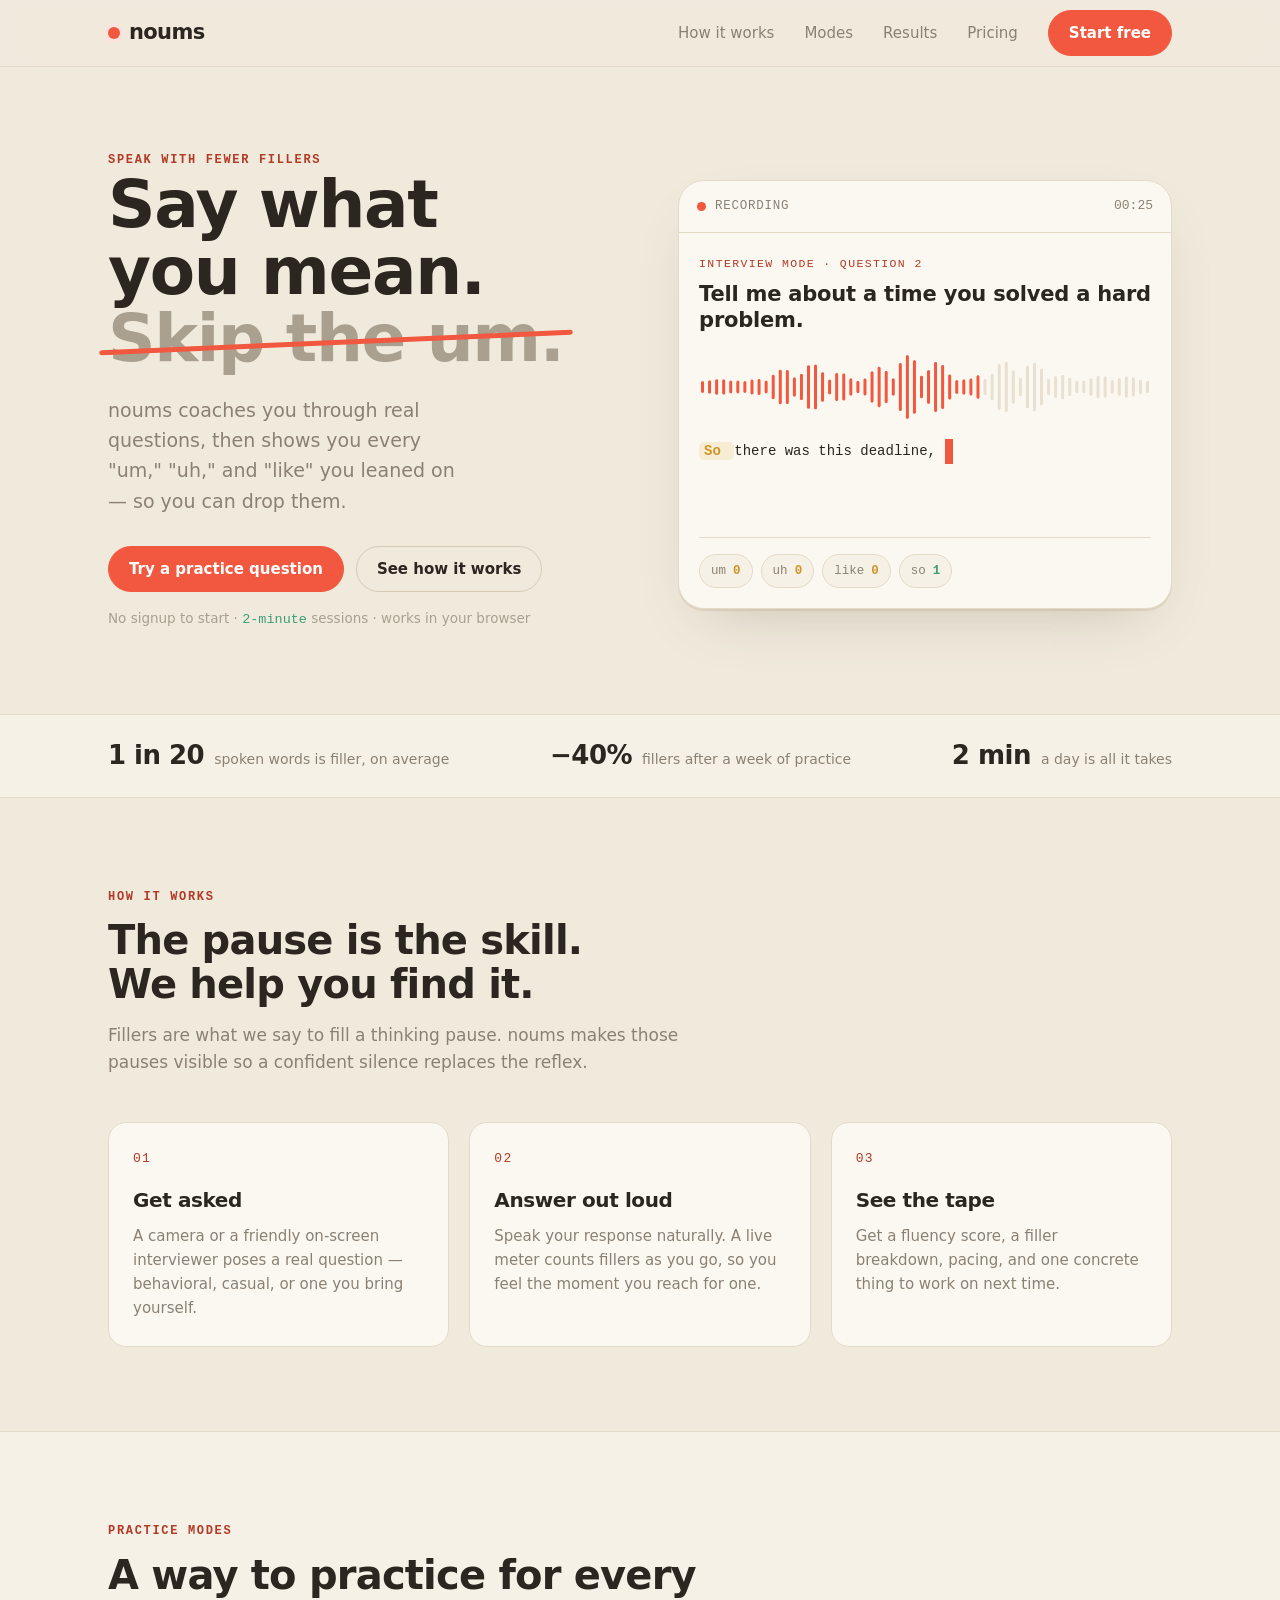
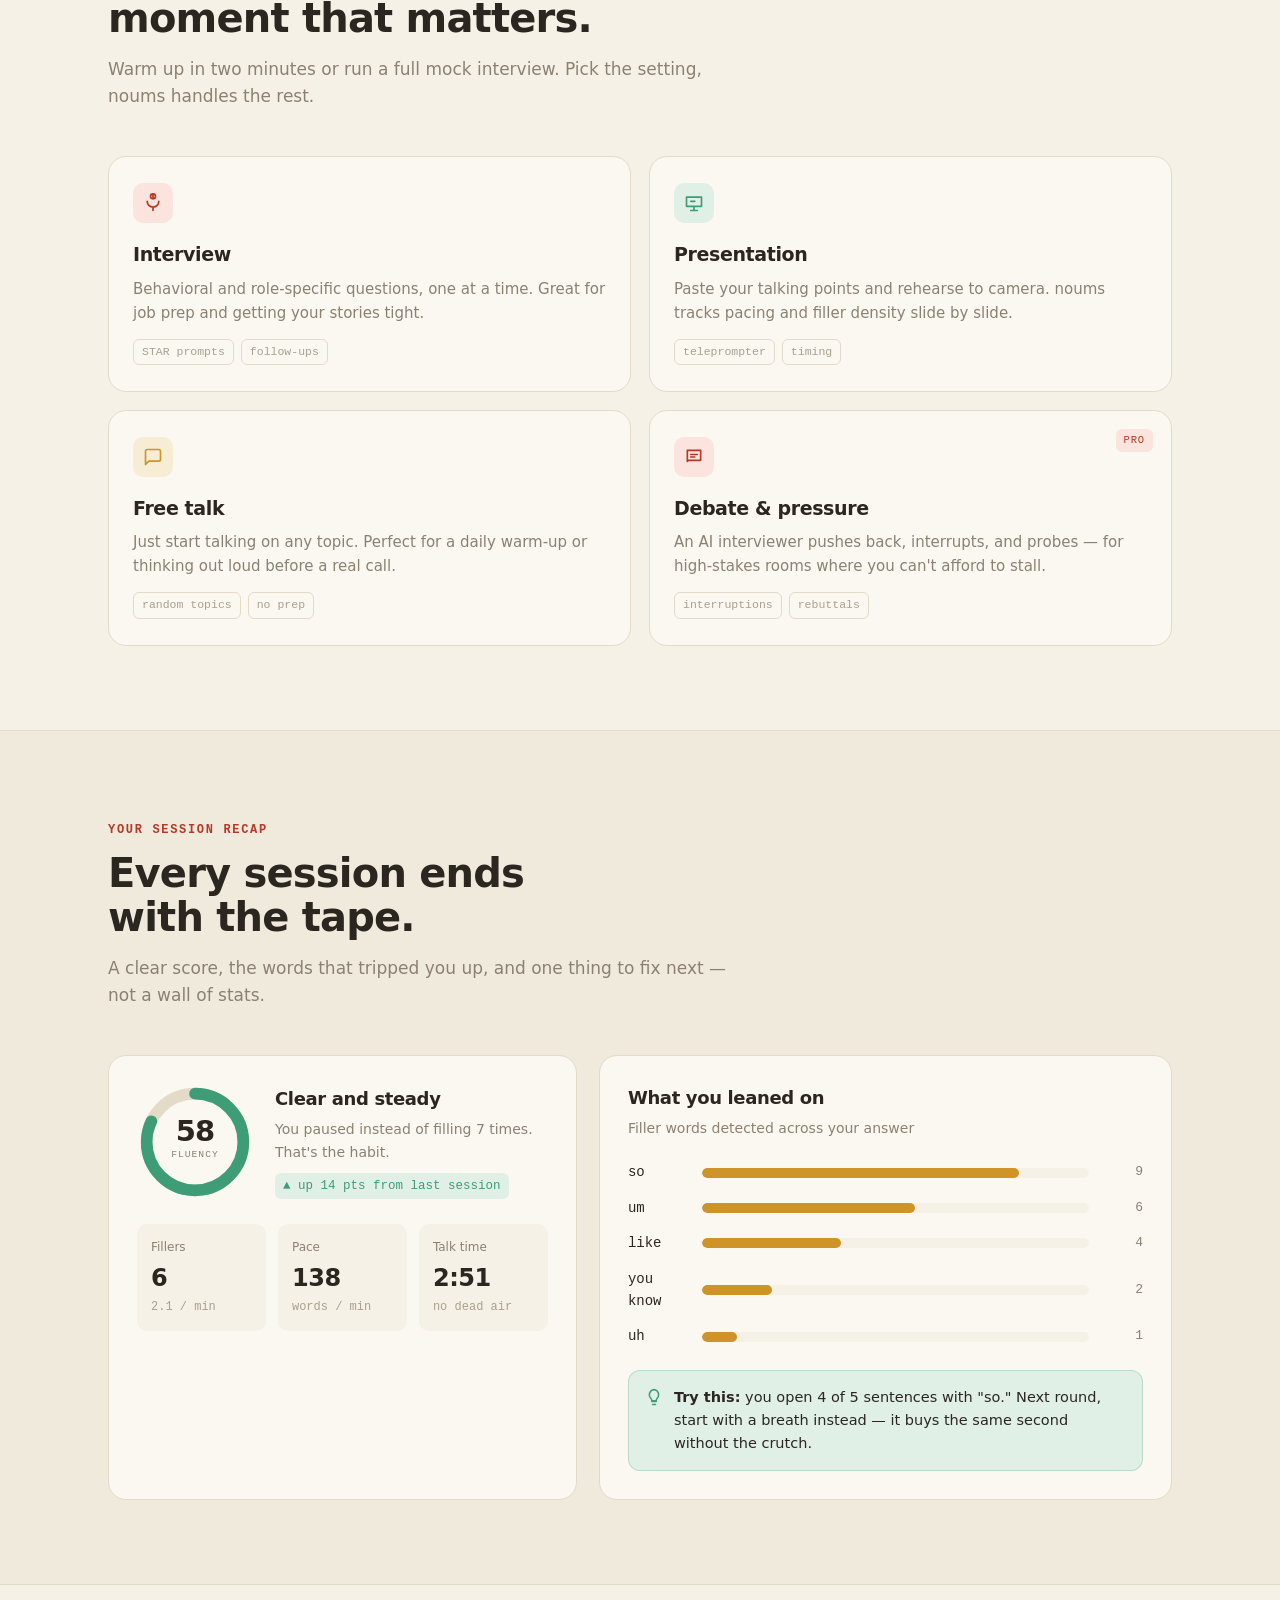
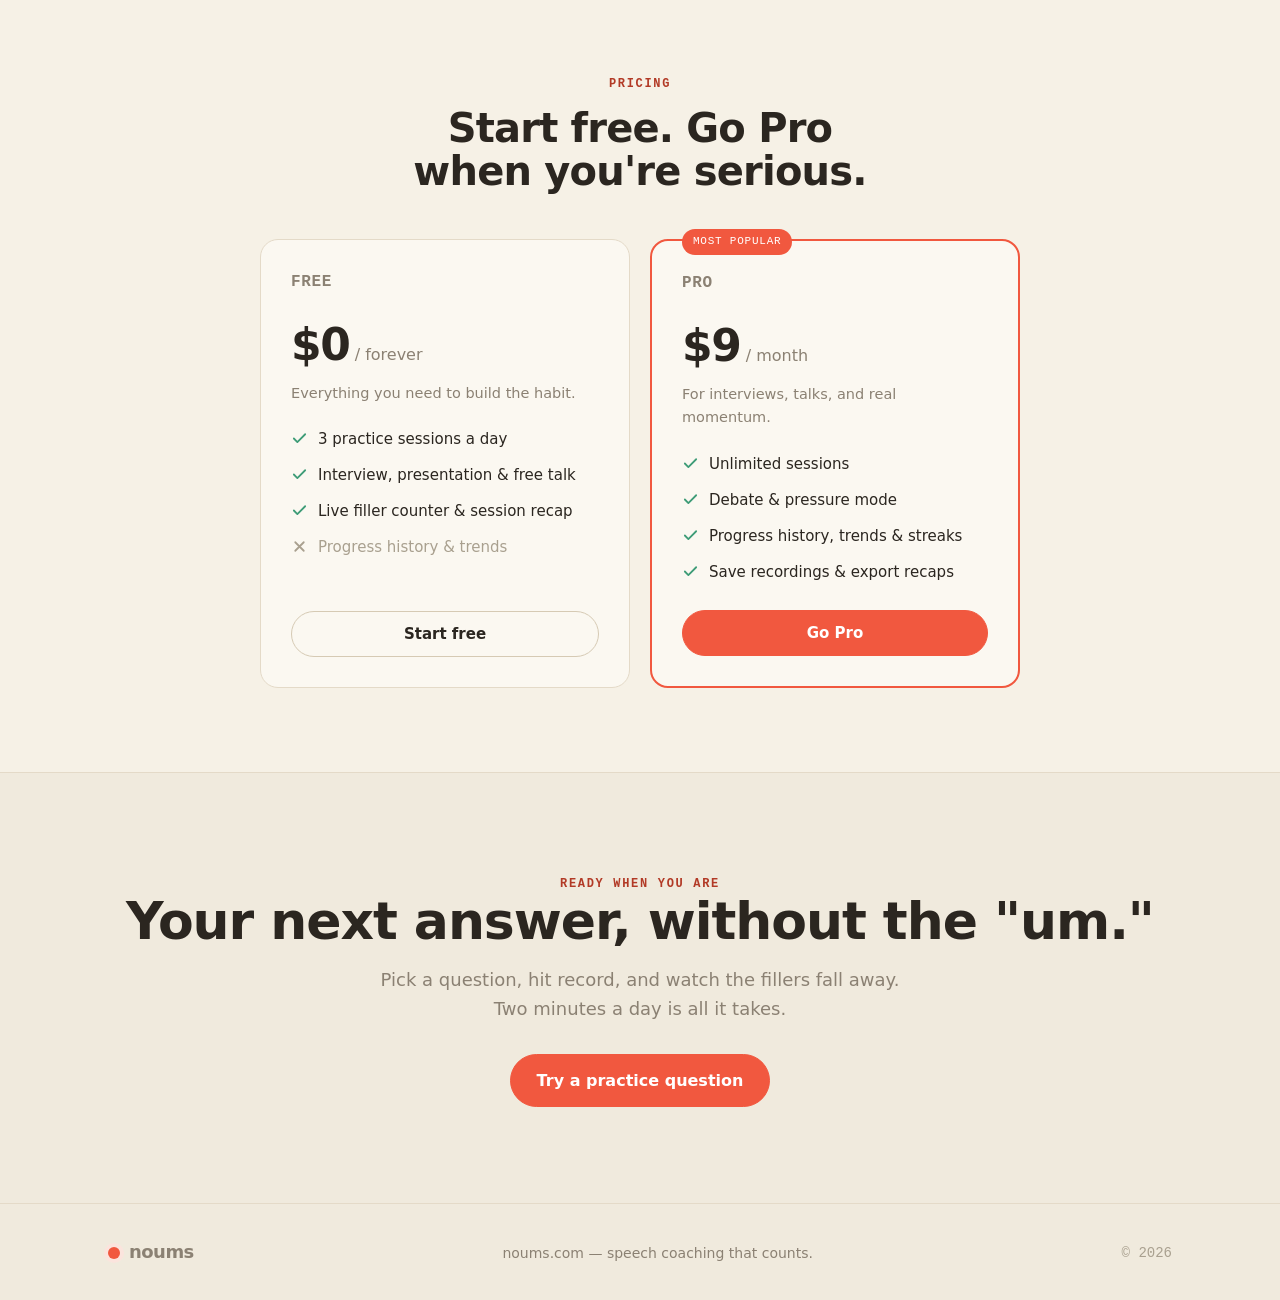
==== commit 86f03f8c: "Fix stats-strip edge cutoff for real; wire Google sign-in Root cause of the mobile cutoff: .strip-in" ====
--- a/index.html
+++ b/index.html
@@ -120,12 +120,12 @@
 
   /* MARQUEE STRIP */
   .strip { border-top: 1px solid var(--line); border-bottom: 1px solid var(--line); background: var(--card-2); }
-  .strip-in { display: flex; gap: 40px; align-items: center; justify-content: space-between; padding: 20px 0; flex-wrap: wrap; }
+  .strip-in { display: flex; gap: 40px; align-items: center; justify-content: space-between; padding-top: 20px; padding-bottom: 20px; flex-wrap: wrap; }
   .strip-item { display: flex; align-items: baseline; gap: 10px; min-width: 0; }
   .strip-item .n { font-family: var(--font-display); font-weight: 700; font-size: 26px; letter-spacing: -0.02em; white-space: nowrap; }
   .strip-item .l { font-size: 14px; color: var(--muted); }
   @media (max-width: 720px) {
-    .strip-in { flex-direction: column; align-items: flex-start; gap: 16px; padding: 22px 0; }
+    .strip-in { flex-direction: column; align-items: flex-start; gap: 16px; padding-top: 22px; padding-bottom: 22px; }
     .strip-item { flex-wrap: wrap; }
   }
 
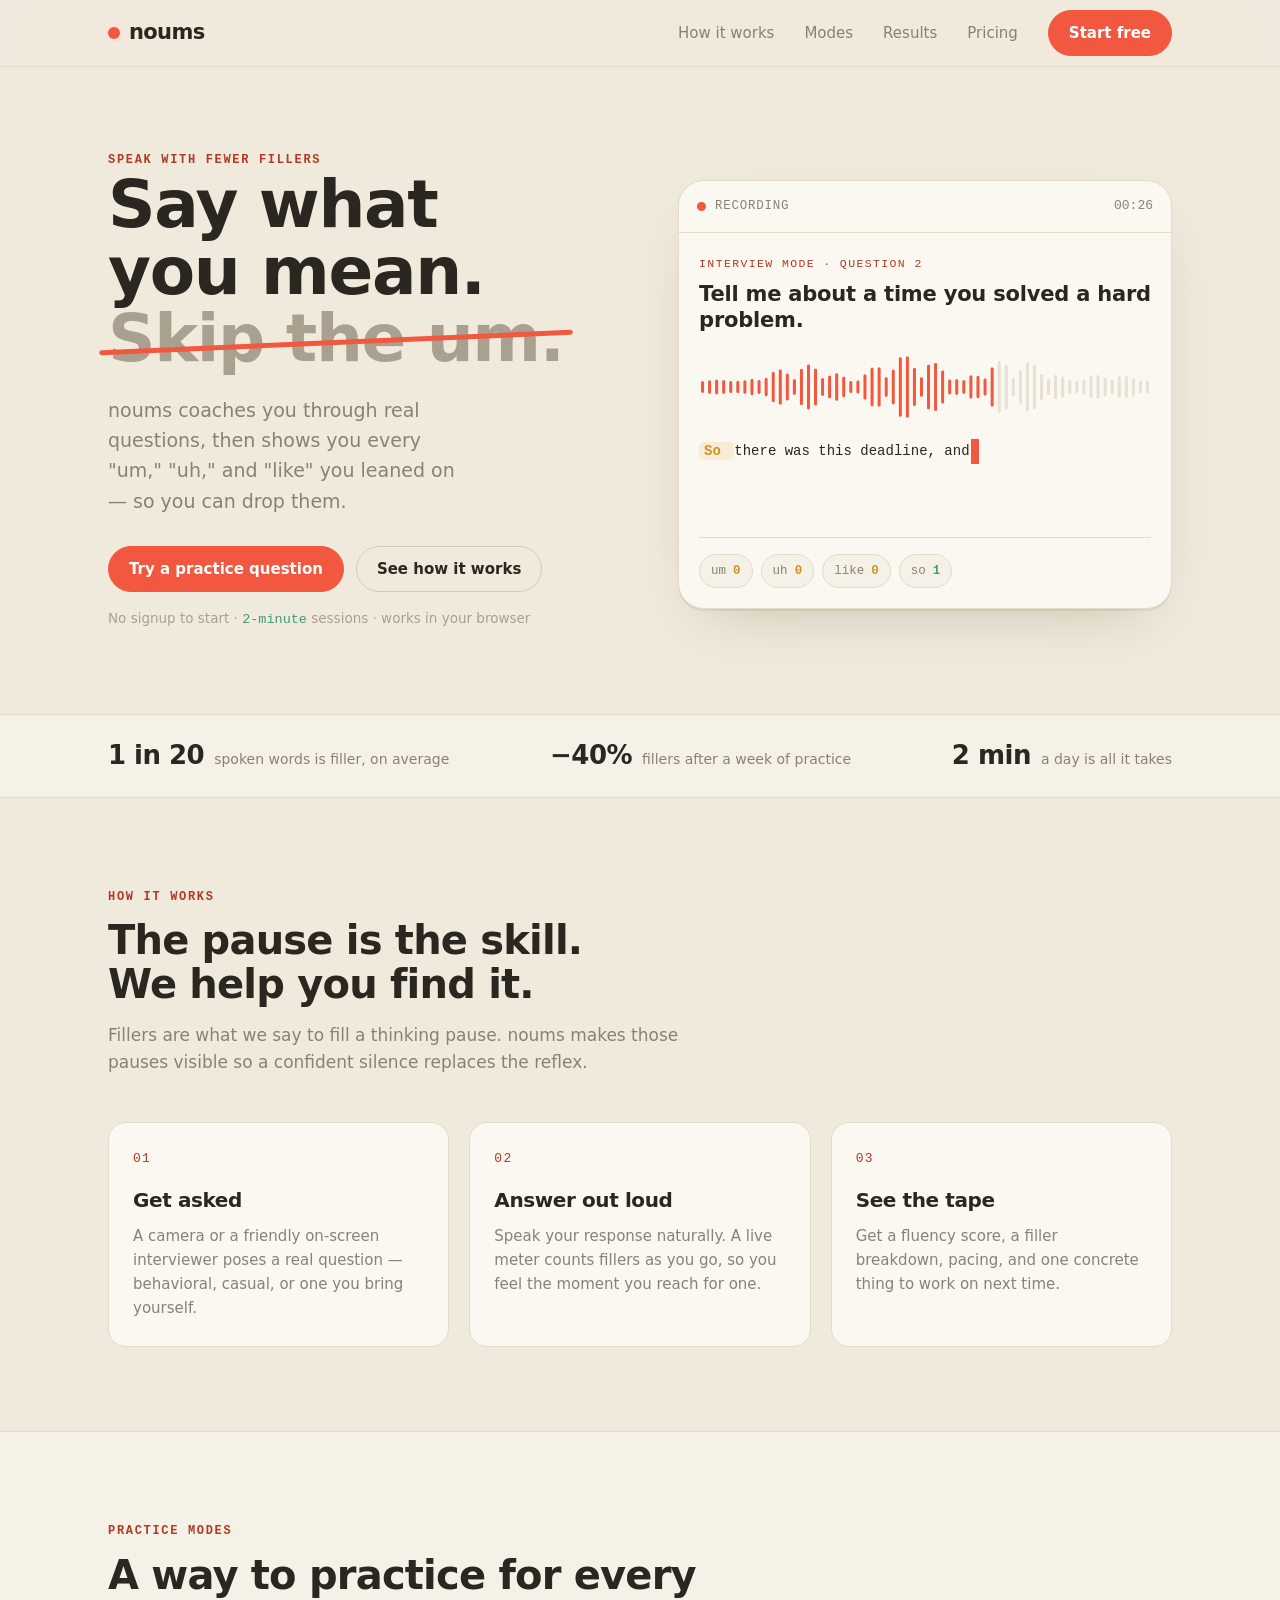
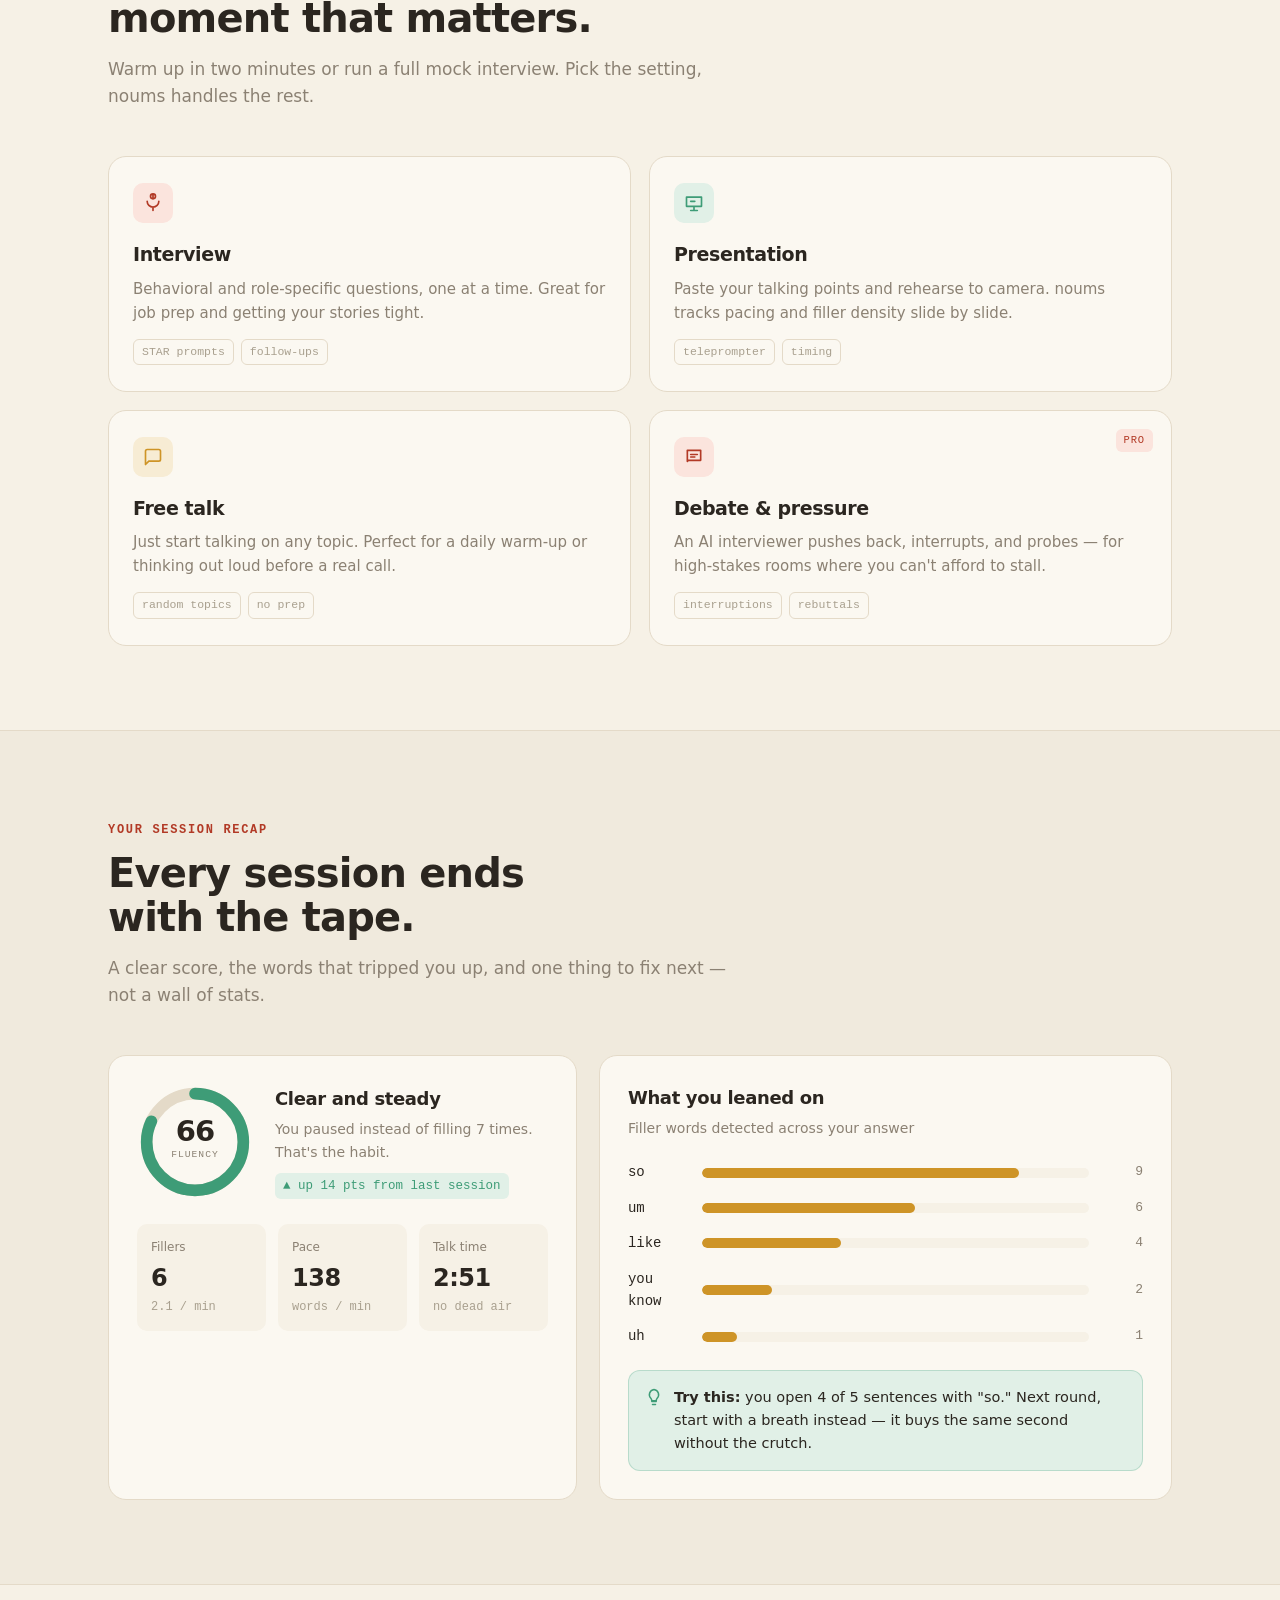
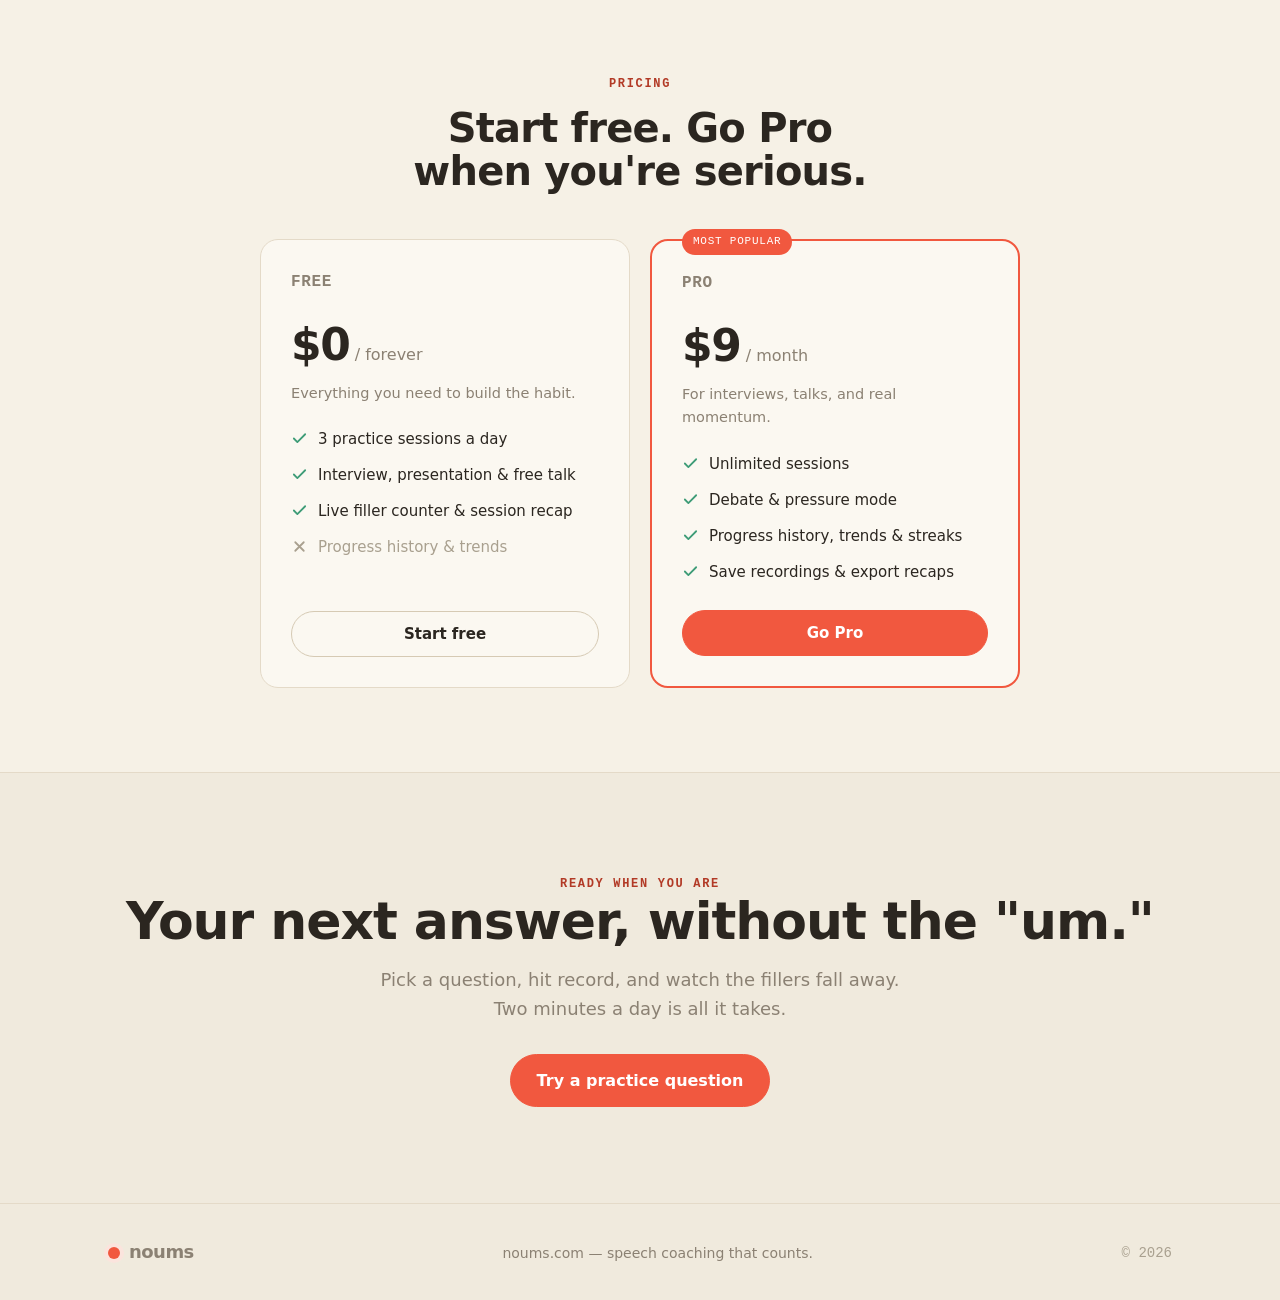
==== commit 531f1cf3: "Detector v2 (spectral features + um fingerprint), admin dashboard, visit tracking - Filler detection" ====
--- a/index.html
+++ b/index.html
@@ -578,6 +578,21 @@
     });
   });
 })();
+
+/* one lightweight visit ping per browser session — feeds the admin dashboard */
+(function () {
+  try {
+    if (sessionStorage.getItem("noums.pinged./")) return;
+    sessionStorage.setItem("noums.pinged./", "1");
+    var K = "eyJhbGciOiJIUzI1NiIsInR5cCI6IkpXVCJ9.eyJpc3MiOiJzdXBhYmFzZSIsInJlZiI6ImZrenZmY2lwdHh2Y3Rld2xjaXp1Iiwicm9sZSI6ImFub24iLCJpYXQiOjE3ODQ4MjA2OTksImV4cCI6MjEwMDM5NjY5OX0.ReQZhRVfFUK_SL4E6mBqZ8aZ-Tp33Cj8hZ1vXFp4K7A";
+    fetch("https://fkzvfciptxvctewlcizu.supabase.co/rest/v1/visits", {
+      method: "POST",
+      headers: { apikey: K, Authorization: "Bearer " + K, "Content-Type": "application/json", Prefer: "return=minimal" },
+      body: JSON.stringify({ path: "/" }),
+      keepalive: true
+    }).catch(function () {});
+  } catch (e) {}
+})();
 </script>
 </body>
 </html>
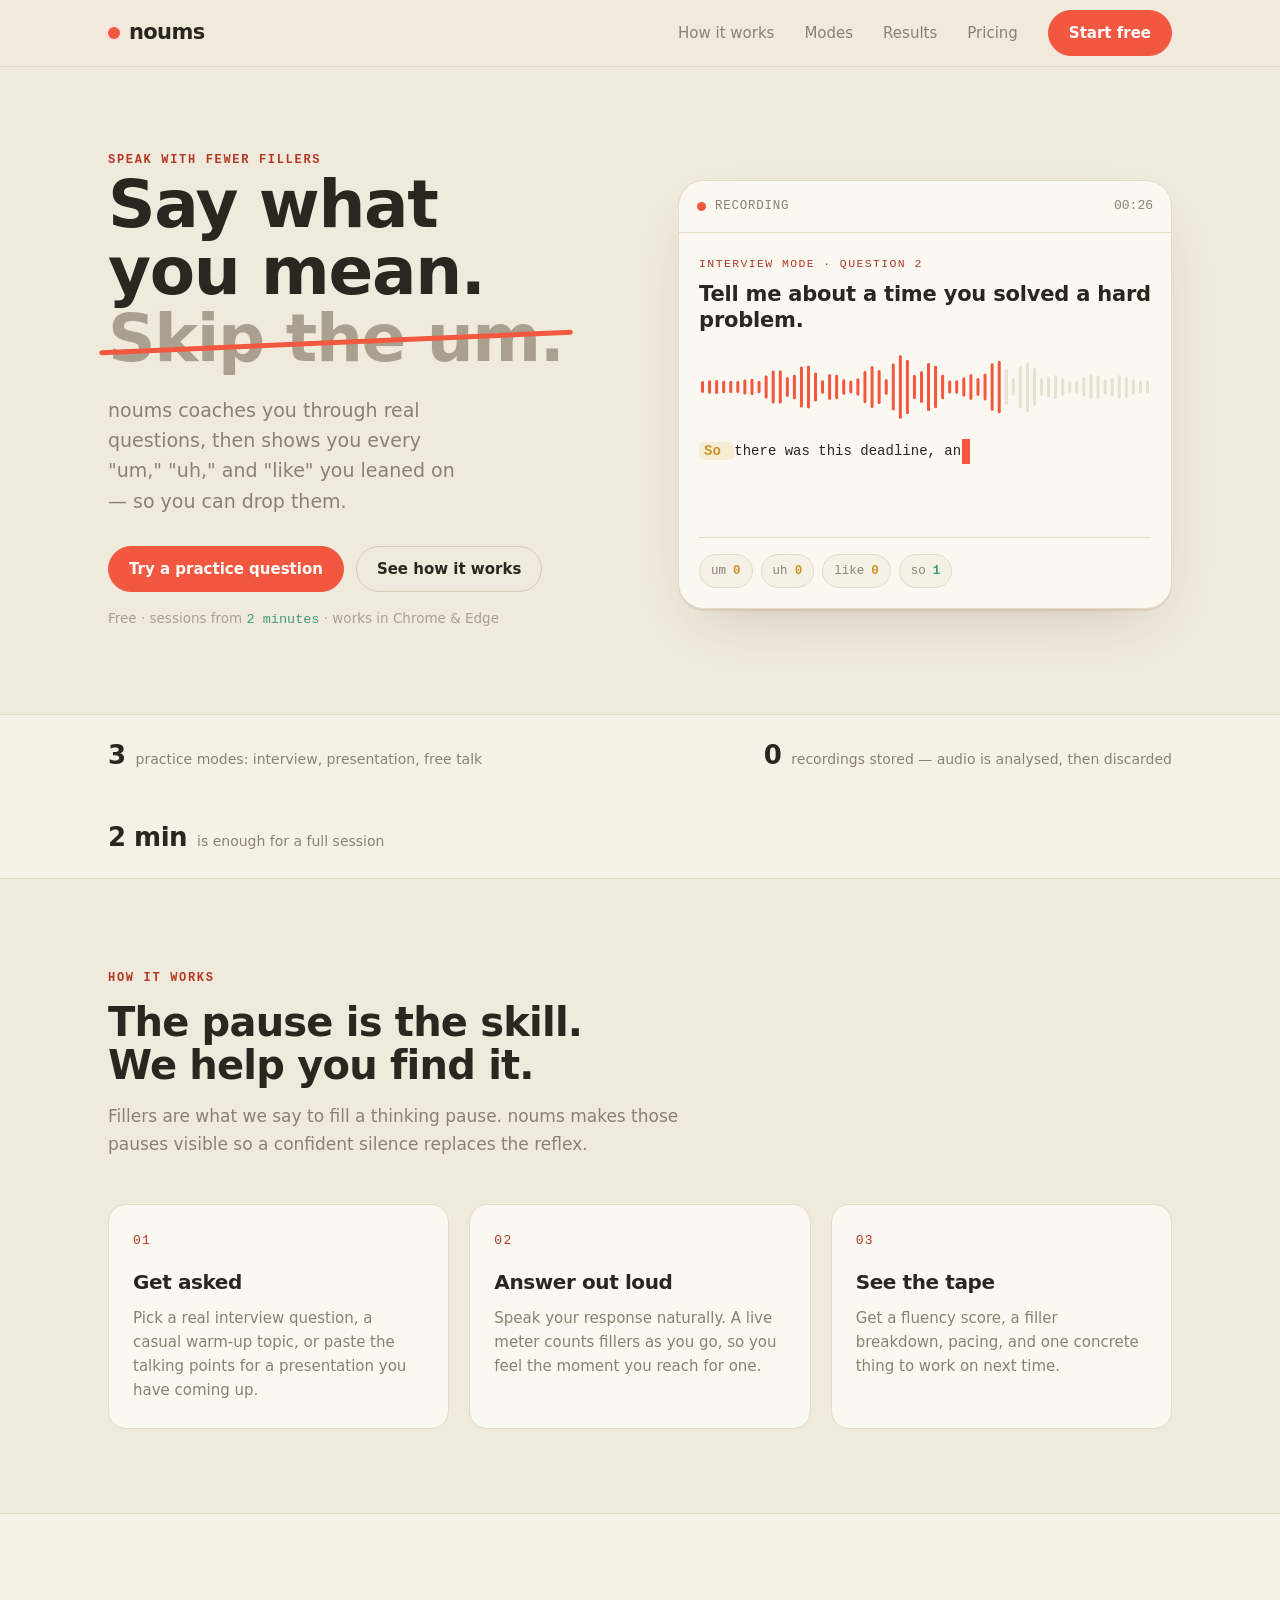
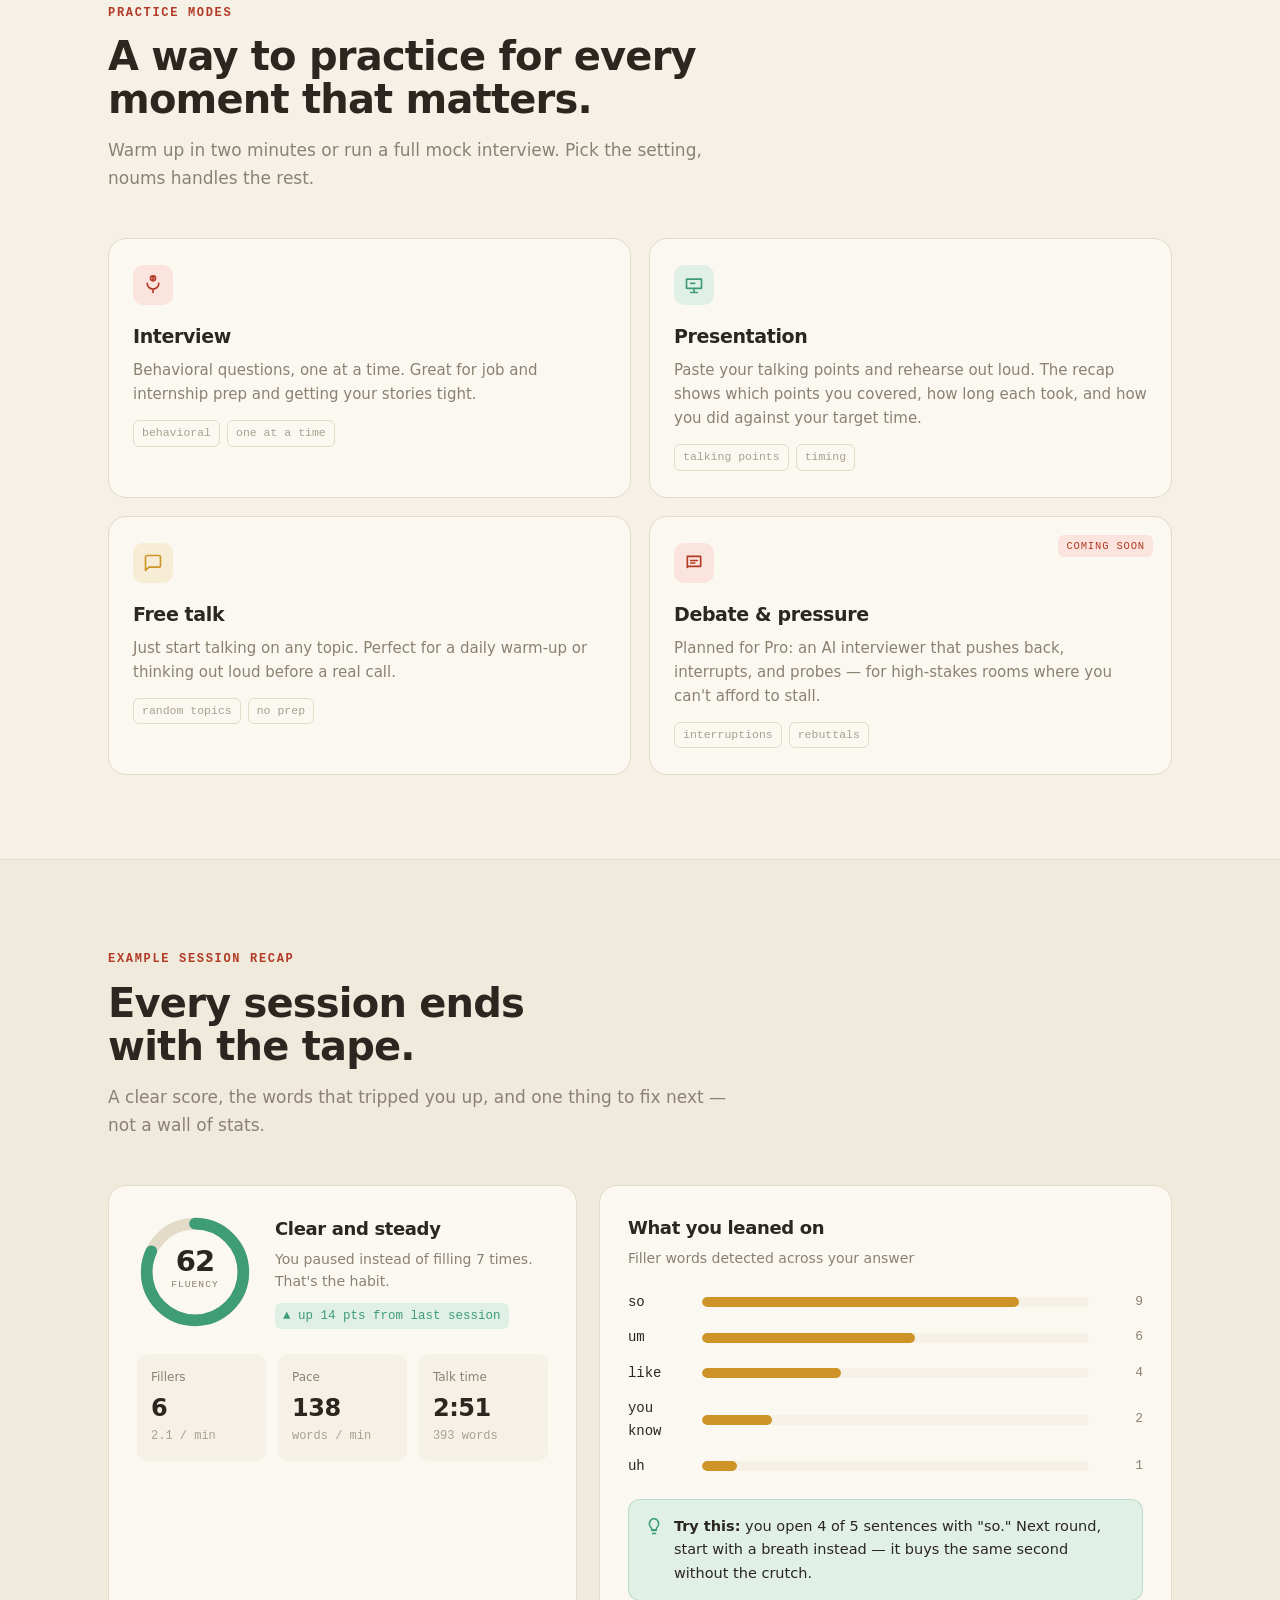
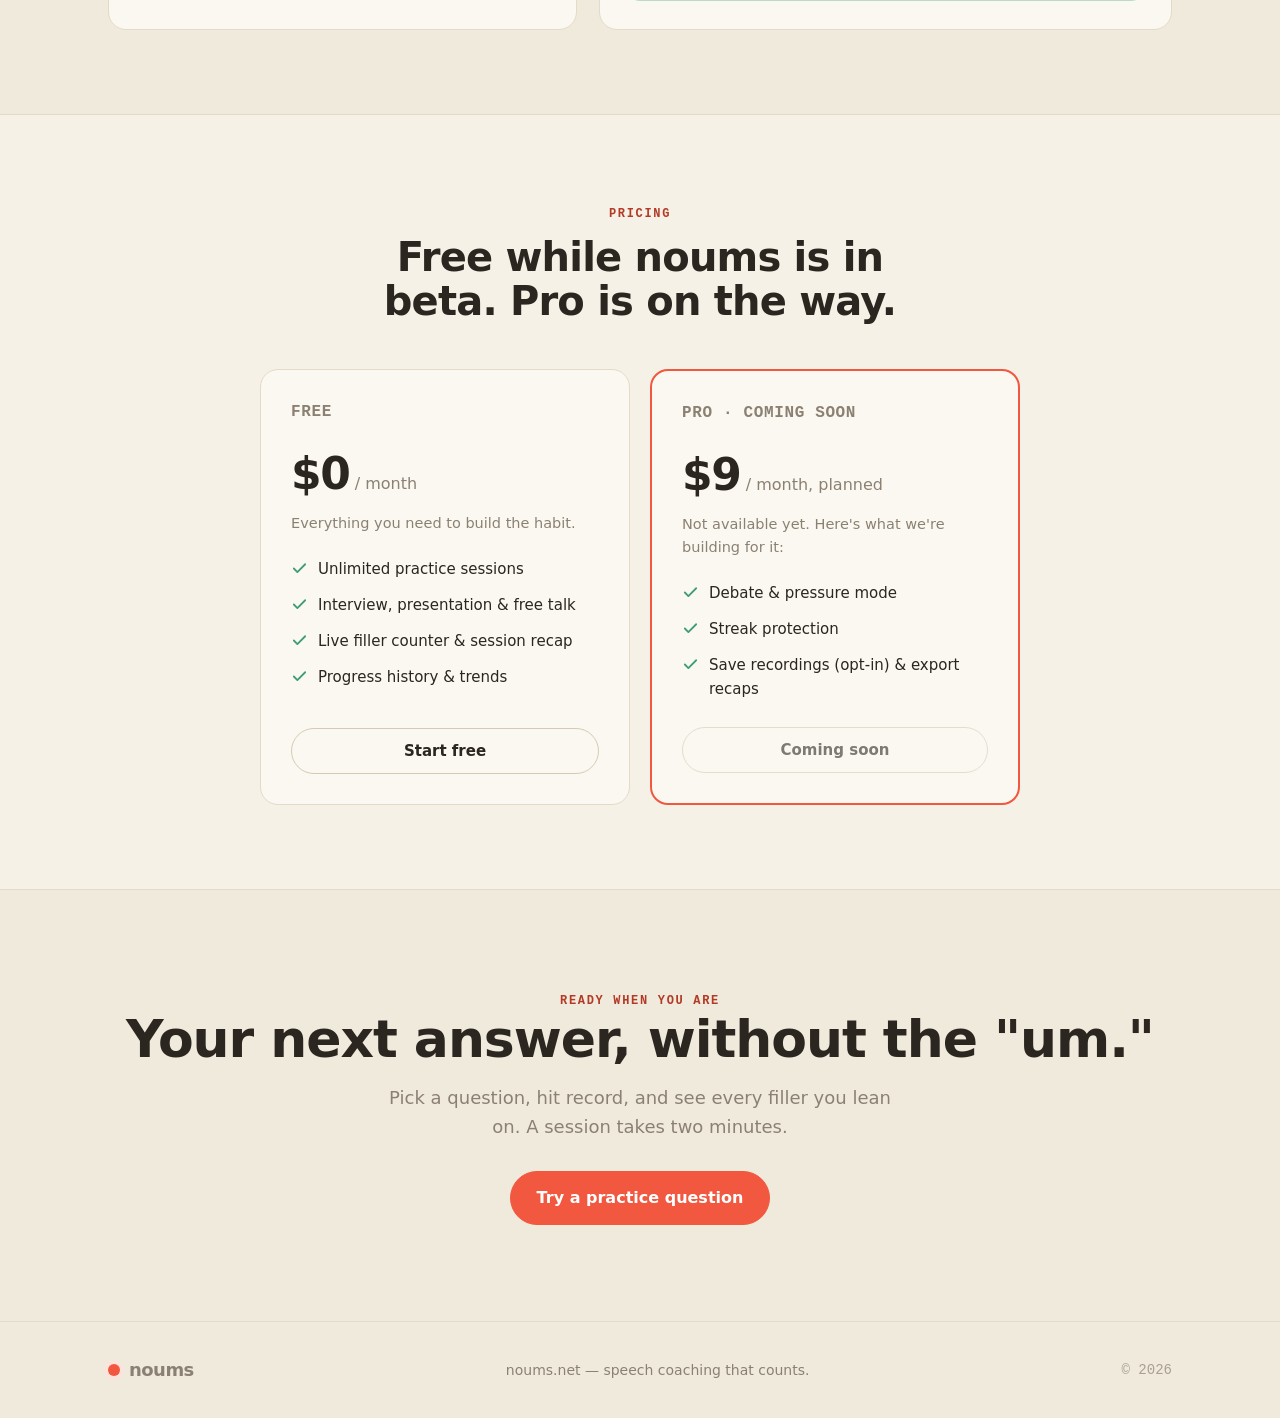
==== commit 25a45a41: "Make the landing page claims match what the app does Classmates are about to see the site, and sever" ====
--- a/index.html
+++ b/index.html
@@ -241,7 +241,7 @@
           <a href="app/" class="btn btn-primary">Try a practice question</a>
           <a href="#how" class="btn">See how it works</a>
         </div>
-        <p class="hero-note">No signup to start · <span class="mono">2-minute</span> sessions · works in your browser</p>
+        <p class="hero-note">Free · sessions from <span class="mono">2 minutes</span> · works in Chrome &amp; Edge</p>
       </div>
 
       <div class="session" aria-label="Live practice session preview">
@@ -267,9 +267,9 @@
 
   <div class="strip">
     <div class="wrap strip-in">
-      <div class="strip-item"><span class="n">1 in 20</span><span class="l">spoken words is filler, on average</span></div>
-      <div class="strip-item"><span class="n">&minus;40%</span><span class="l">fillers after a week of practice</span></div>
-      <div class="strip-item"><span class="n">2 min</span><span class="l">a day is all it takes</span></div>
+      <div class="strip-item"><span class="n">3</span><span class="l">practice modes: interview, presentation, free talk</span></div>
+      <div class="strip-item"><span class="n">0</span><span class="l">recordings stored — audio is analysed, then discarded</span></div>
+      <div class="strip-item"><span class="n">2 min</span><span class="l">is enough for a full session</span></div>
     </div>
   </div>
 
@@ -284,7 +284,7 @@
         <div class="step">
           <div class="num">01</div>
           <h3>Get asked</h3>
-          <p>A camera or a friendly on-screen interviewer poses a real question — behavioral, casual, or one you bring yourself.</p>
+          <p>Pick a real interview question, a casual warm-up topic, or paste the talking points for a presentation you have coming up.</p>
         </div>
         <div class="step">
           <div class="num">02</div>
@@ -313,16 +313,16 @@
             <svg viewBox="0 0 24 24" fill="none" stroke="currentColor" stroke-width="2" stroke-linecap="round"><path d="M12 1v6m0 0a3 3 0 0 1-3-3V4a3 3 0 0 1 6 0v0a3 3 0 0 1-3 3Z"/><path d="M5 10a7 7 0 0 0 14 0M12 17v4"/></svg>
           </div>
           <h3>Interview</h3>
-          <p>Behavioral and role-specific questions, one at a time. Great for job prep and getting your stories tight.</p>
-          <div class="tags"><span class="t">STAR prompts</span><span class="t">follow-ups</span></div>
+          <p>Behavioral questions, one at a time. Great for job and internship prep and getting your stories tight.</p>
+          <div class="tags"><span class="t">behavioral</span><span class="t">one at a time</span></div>
         </div>
         <div class="mode">
           <div class="mode-ic" style="background: var(--good-wash); color: var(--good);">
             <svg viewBox="0 0 24 24" fill="none" stroke="currentColor" stroke-width="2" stroke-linecap="round" stroke-linejoin="round"><path d="M3 5h18v11H3zM8 21h8M12 16v5"/><path d="M8 10h5"/></svg>
           </div>
           <h3>Presentation</h3>
-          <p>Paste your talking points and rehearse to camera. noums tracks pacing and filler density slide by slide.</p>
-          <div class="tags"><span class="t">teleprompter</span><span class="t">timing</span></div>
+          <p>Paste your talking points and rehearse out loud. The recap shows which points you covered, how long each took, and how you did against your target time.</p>
+          <div class="tags"><span class="t">talking points</span><span class="t">timing</span></div>
         </div>
         <div class="mode">
           <div class="mode-ic" style="background: var(--amber-wash); color: var(--amber);">
@@ -333,12 +333,12 @@
           <div class="tags"><span class="t">random topics</span><span class="t">no prep</span></div>
         </div>
         <div class="mode">
-          <span class="pro-badge">Pro</span>
+          <span class="pro-badge">Coming soon</span>
           <div class="mode-ic" style="background: var(--accent-wash); color: var(--accent-ink);">
             <svg viewBox="0 0 24 24" fill="none" stroke="currentColor" stroke-width="2" stroke-linecap="round" stroke-linejoin="round"><path d="M4 4h16v12H5.2L4 17.2z"/><path d="M8 9h8M8 12h5"/></svg>
           </div>
           <h3>Debate &amp; pressure</h3>
-          <p>An AI interviewer pushes back, interrupts, and probes — for high-stakes rooms where you can't afford to stall.</p>
+          <p>Planned for Pro: an AI interviewer that pushes back, interrupts, and probes — for high-stakes rooms where you can't afford to stall.</p>
           <div class="tags"><span class="t">interruptions</span><span class="t">rebuttals</span></div>
         </div>
       </div>
@@ -348,7 +348,7 @@
   <section id="results">
     <div class="wrap">
       <div class="sec-head">
-        <span class="eyebrow">Your session recap</span>
+        <span class="eyebrow">Example session recap</span>
         <h2>Every session ends with the tape.</h2>
         <p>A clear score, the words that tripped you up, and one thing to fix next — not a wall of stats.</p>
       </div>
@@ -370,7 +370,7 @@
           <div class="metrics">
             <div class="metric"><div class="k">Fillers</div><div class="v">6</div><div class="u">2.1 / min</div></div>
             <div class="metric"><div class="k">Pace</div><div class="v">138</div><div class="u">words / min</div></div>
-            <div class="metric"><div class="k">Talk time</div><div class="v">2:51</div><div class="u">no dead air</div></div>
+            <div class="metric"><div class="k">Talk time</div><div class="v">2:51</div><div class="u">393 words</div></div>
           </div>
         </div>
 
@@ -395,33 +395,31 @@
     <div class="wrap">
       <div class="sec-head" style="text-align:center; margin: 0 auto 46px;">
         <span class="eyebrow">Pricing</span>
-        <h2>Start free. Go Pro when you're serious.</h2>
+        <h2>Free while noums is in beta. Pro is on the way.</h2>
       </div>
       <div class="price-grid">
         <div class="plan">
           <h3>Free</h3>
-          <div class="amt">$0<span> / forever</span></div>
+          <div class="amt">$0<span> / month</span></div>
           <p style="color:var(--muted); font-size:14.5px; margin:0;">Everything you need to build the habit.</p>
           <ul>
-            <li><svg viewBox="0 0 24 24" fill="none" stroke="currentColor" stroke-width="2.5" stroke-linecap="round" stroke-linejoin="round"><path d="M20 6 9 17l-5-5"/></svg>3 practice sessions a day</li>
+            <li><svg viewBox="0 0 24 24" fill="none" stroke="currentColor" stroke-width="2.5" stroke-linecap="round" stroke-linejoin="round"><path d="M20 6 9 17l-5-5"/></svg>Unlimited practice sessions</li>
             <li><svg viewBox="0 0 24 24" fill="none" stroke="currentColor" stroke-width="2.5" stroke-linecap="round" stroke-linejoin="round"><path d="M20 6 9 17l-5-5"/></svg>Interview, presentation &amp; free talk</li>
             <li><svg viewBox="0 0 24 24" fill="none" stroke="currentColor" stroke-width="2.5" stroke-linecap="round" stroke-linejoin="round"><path d="M20 6 9 17l-5-5"/></svg>Live filler counter &amp; session recap</li>
-            <li class="off"><svg viewBox="0 0 24 24" fill="none" stroke="currentColor" stroke-width="2.5" stroke-linecap="round" stroke-linejoin="round"><path d="M18 6 6 18M6 6l12 12"/></svg>Progress history &amp; trends</li>
+            <li><svg viewBox="0 0 24 24" fill="none" stroke="currentColor" stroke-width="2.5" stroke-linecap="round" stroke-linejoin="round"><path d="M20 6 9 17l-5-5"/></svg>Progress history &amp; trends</li>
           </ul>
           <a href="app/" class="btn">Start free</a>
         </div>
         <div class="plan pro">
-          <span class="pop">Most popular</span>
-          <h3>Pro</h3>
-          <div class="amt">$9<span> / month</span></div>
-          <p style="color:var(--muted); font-size:14.5px; margin:0;">For interviews, talks, and real momentum.</p>
+          <h3>Pro · coming soon</h3>
+          <div class="amt">$9<span> / month, planned</span></div>
+          <p style="color:var(--muted); font-size:14.5px; margin:0;">Not available yet. Here's what we're building for it:</p>
           <ul>
-            <li><svg viewBox="0 0 24 24" fill="none" stroke="currentColor" stroke-width="2.5" stroke-linecap="round" stroke-linejoin="round"><path d="M20 6 9 17l-5-5"/></svg>Unlimited sessions</li>
             <li><svg viewBox="0 0 24 24" fill="none" stroke="currentColor" stroke-width="2.5" stroke-linecap="round" stroke-linejoin="round"><path d="M20 6 9 17l-5-5"/></svg>Debate &amp; pressure mode</li>
-            <li><svg viewBox="0 0 24 24" fill="none" stroke="currentColor" stroke-width="2.5" stroke-linecap="round" stroke-linejoin="round"><path d="M20 6 9 17l-5-5"/></svg>Progress history, trends &amp; streaks</li>
-            <li><svg viewBox="0 0 24 24" fill="none" stroke="currentColor" stroke-width="2.5" stroke-linecap="round" stroke-linejoin="round"><path d="M20 6 9 17l-5-5"/></svg>Save recordings &amp; export recaps</li>
+            <li><svg viewBox="0 0 24 24" fill="none" stroke="currentColor" stroke-width="2.5" stroke-linecap="round" stroke-linejoin="round"><path d="M20 6 9 17l-5-5"/></svg>Streak protection</li>
+            <li><svg viewBox="0 0 24 24" fill="none" stroke="currentColor" stroke-width="2.5" stroke-linecap="round" stroke-linejoin="round"><path d="M20 6 9 17l-5-5"/></svg>Save recordings (opt-in) &amp; export recaps</li>
           </ul>
-          <a href="app/?plan=pro" class="btn btn-primary">Go Pro</a>
+          <span class="btn" aria-disabled="true" style="cursor:default;opacity:.6">Coming soon</span>
         </div>
       </div>
     </div>
@@ -431,7 +429,7 @@
     <div class="wrap">
       <span class="eyebrow">Ready when you are</span>
       <h2>Your next answer, without the "um."</h2>
-      <p>Pick a question, hit record, and watch the fillers fall away. Two minutes a day is all it takes.</p>
+      <p>Pick a question, hit record, and see every filler you lean on. A session takes two minutes.</p>
       <a href="app/" class="btn btn-primary" style="font-size:16px; padding:13px 26px;">Try a practice question</a>
     </div>
   </section>
@@ -439,7 +437,7 @@
   <footer>
     <div class="wrap foot-in">
       <div class="logo"><span class="rec" aria-hidden="true"></span>noums</div>
-      <div>noums.com — speech coaching that counts.</div>
+      <div>noums.net — speech coaching that counts.</div>
       <div class="mono" style="color:var(--muted-2)">© 2026</div>
     </div>
   </footer>
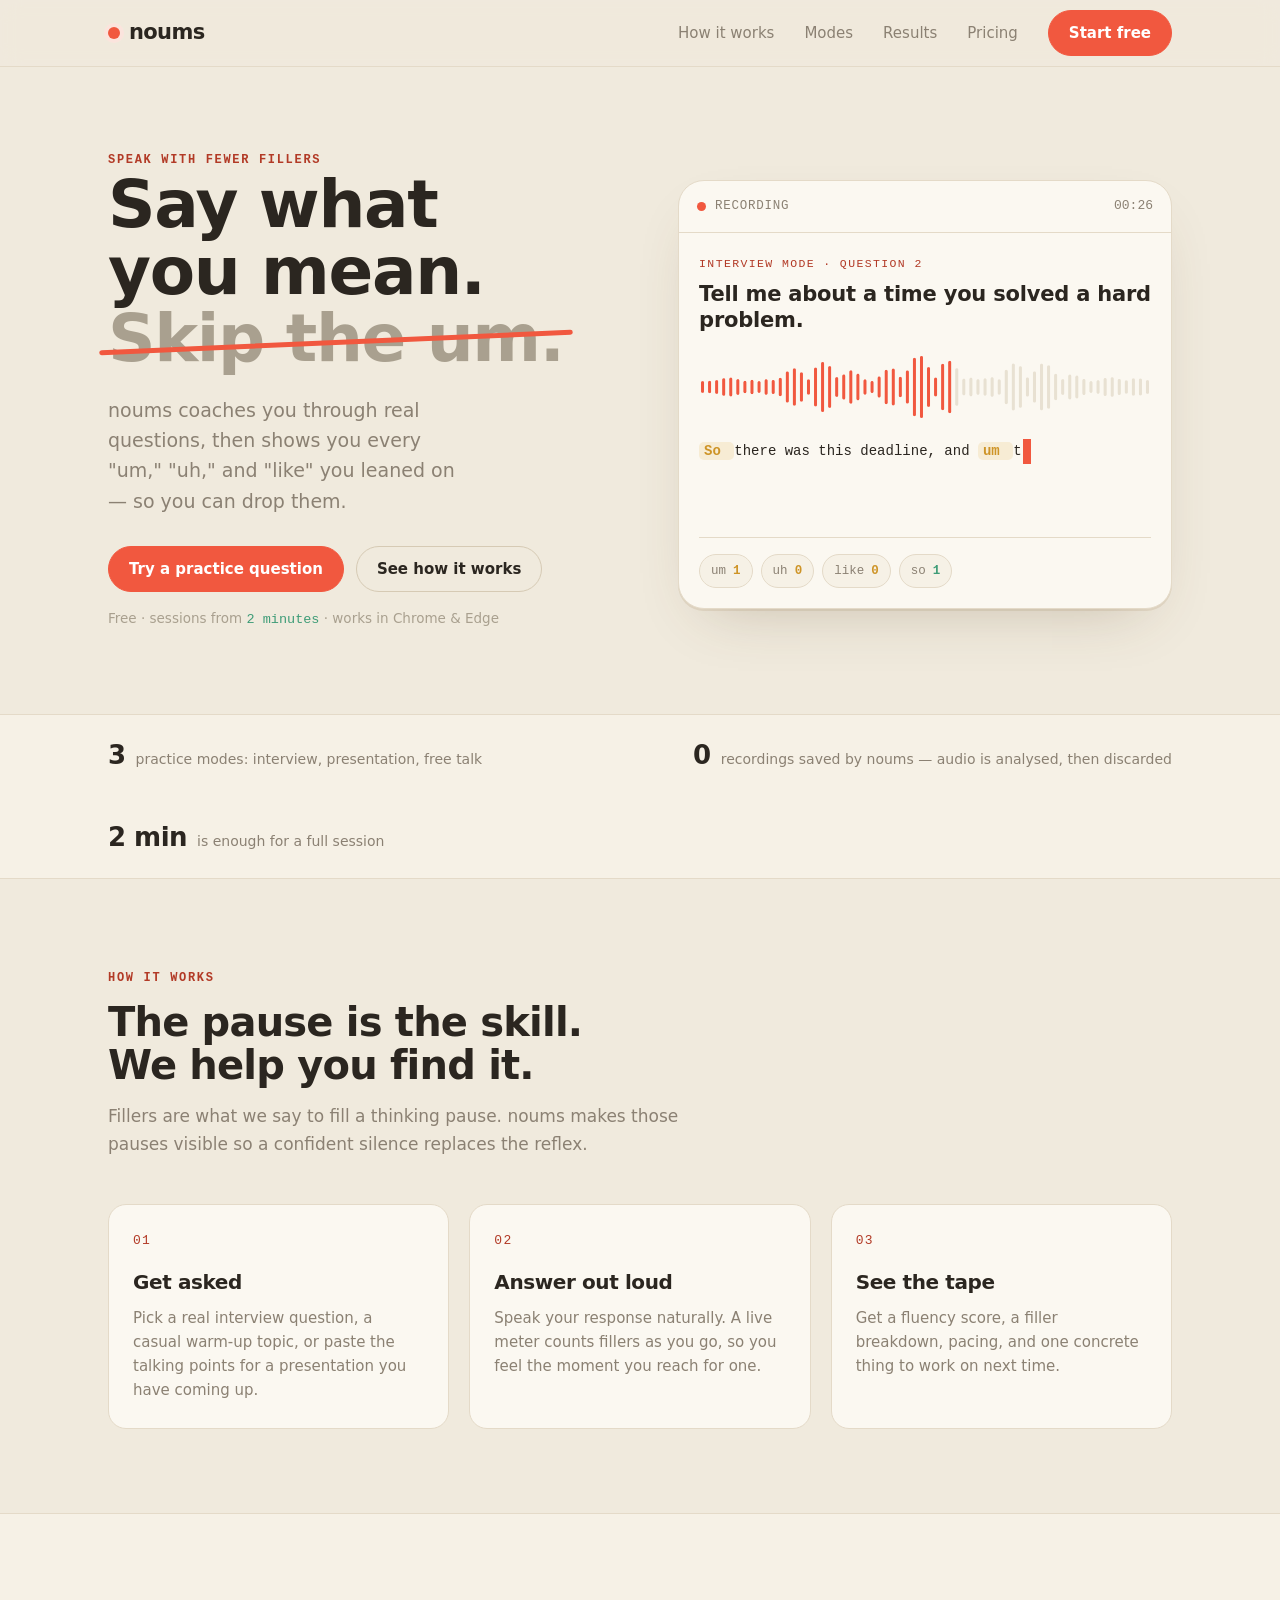
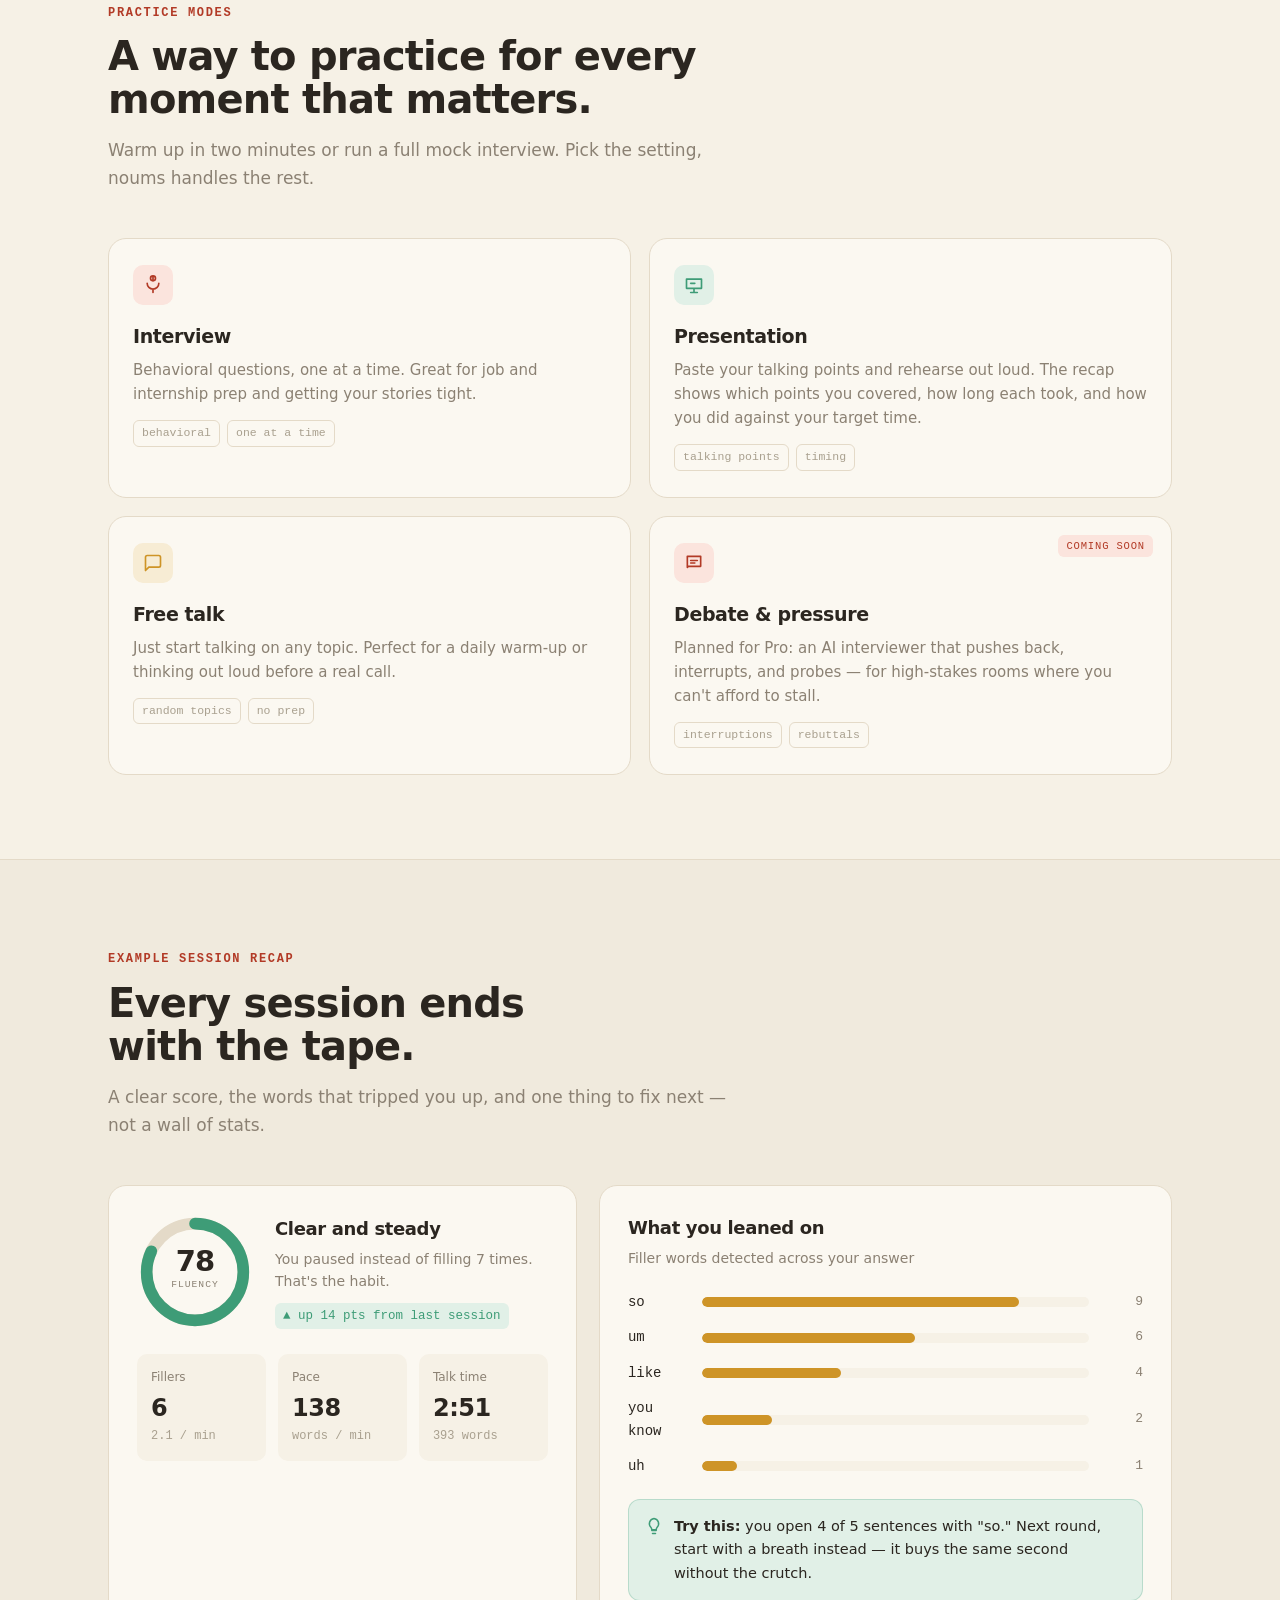
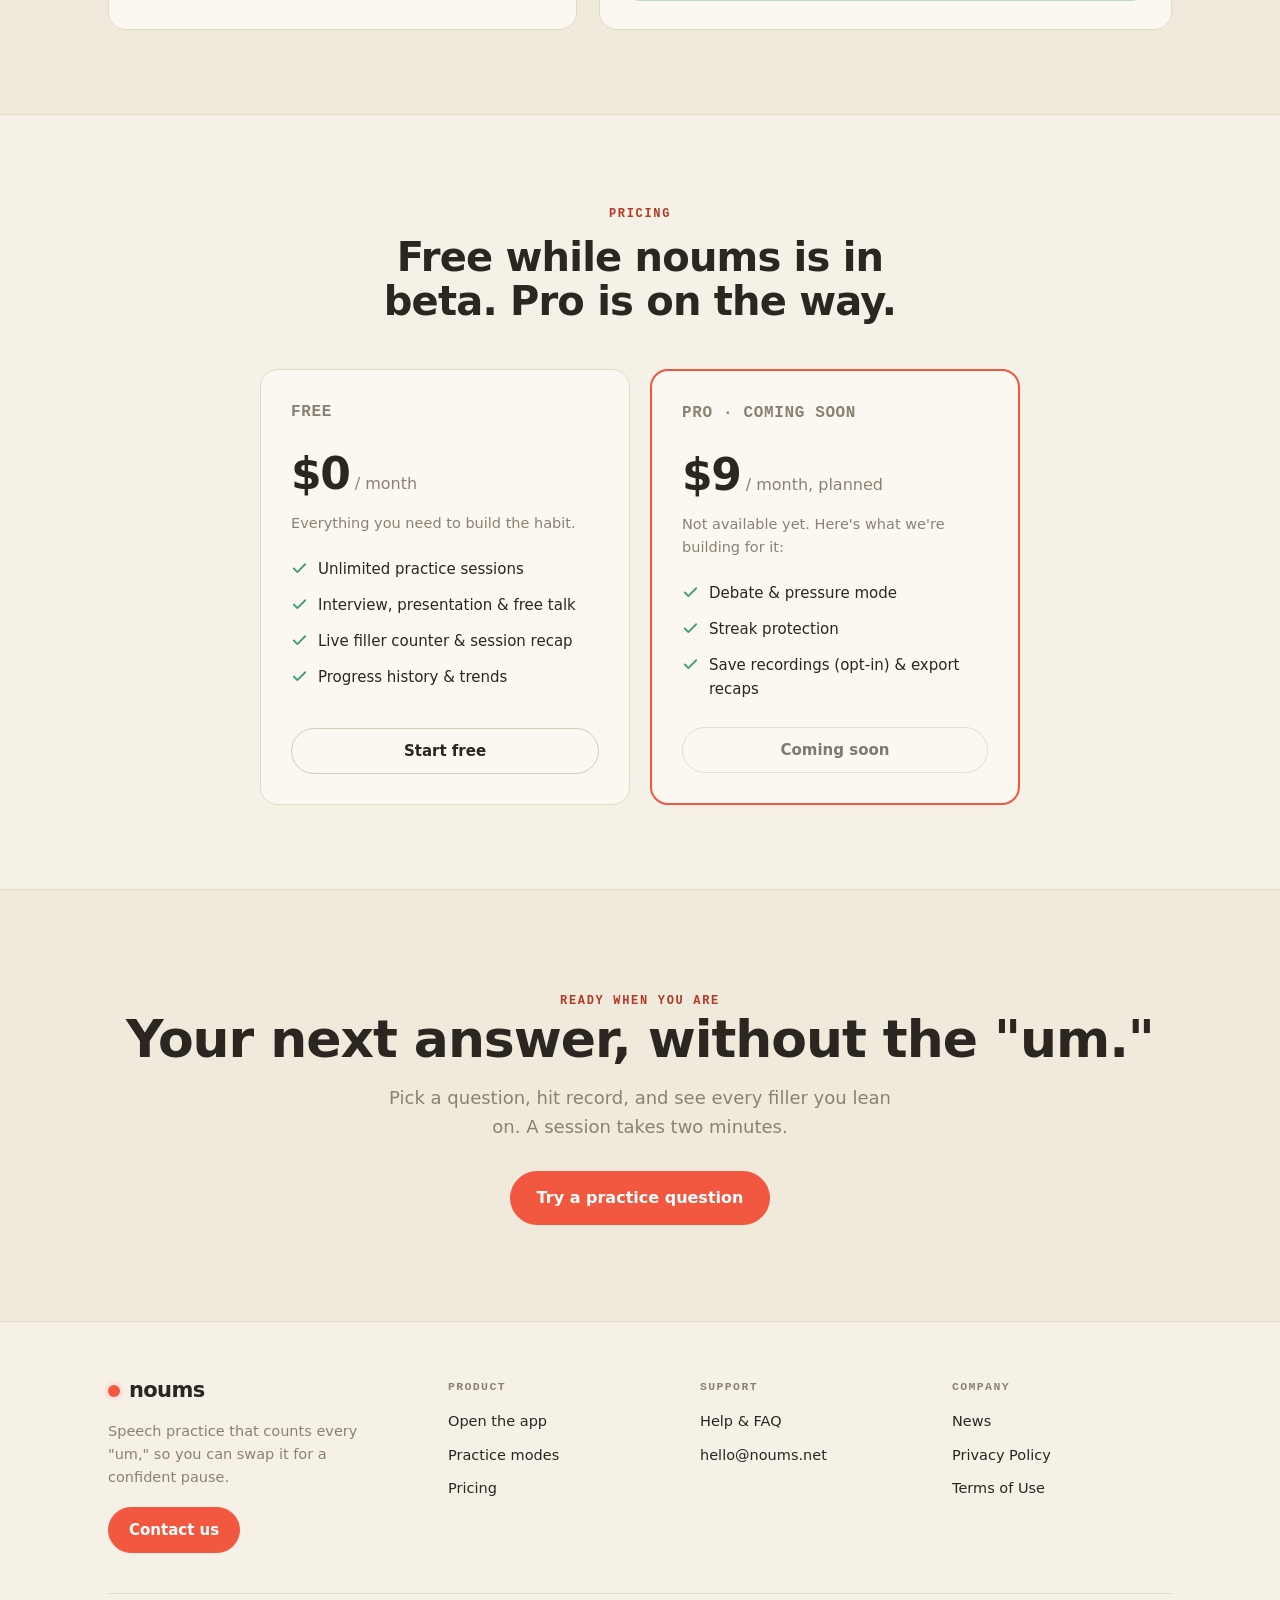
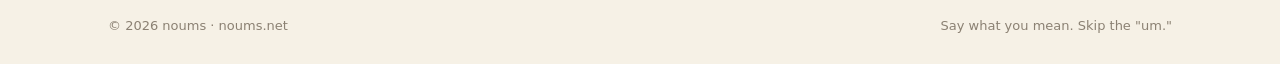
==== commit 80544267: "Add a site footer with help, news, privacy policy and terms pages The landing page ended in a one-li" ====
--- a/index.html
+++ b/index.html
@@ -206,9 +206,16 @@
   .final { text-align: center; padding: 96px 0; }
   .final h2 { font-size: clamp(30px, 5vw, 52px); line-height: 1.04; }
   .final p { font-size: 18px; color: var(--muted); margin: 18px auto 30px; max-width: 46ch; }
-  footer { border-top: 1px solid var(--line); padding: 34px 0; }
-  .foot-in { display: flex; justify-content: space-between; align-items: center; gap: 20px; flex-wrap: wrap; font-size: 14px; color: var(--muted); }
-  .foot-in .logo { font-size: 18px; }
+  /* footer: keep in sync with site.css (help, news, privacy, terms) */
+  footer { border-top: 1px solid var(--line); background: var(--card-2); padding: 52px 0 28px; font-size: 14.5px; }
+  .foot-grid { display: grid; grid-template-columns: 1.4fr 1fr 1fr 1fr; gap: 32px; }
+  @media (max-width: 760px) { .foot-grid { grid-template-columns: 1fr 1fr; } .foot-brand { grid-column: 1 / -1; } }
+  .foot-brand .logo { text-decoration: none; }
+  .foot-brand p { color: var(--muted); margin: 12px 0 18px; max-width: 280px; }
+  .foot-col h4 { font-family: var(--font-mono); font-size: 11.5px; letter-spacing: .12em; text-transform: uppercase; color: var(--muted); margin: 4px 0 14px; font-weight: 600; }
+  .foot-col a { display: block; color: var(--ink); text-decoration: none; margin: 0 0 10px; }
+  .foot-col a:hover { color: var(--accent-ink); }
+  .foot-bottom { border-top: 1px solid var(--line); margin-top: 40px; padding-top: 22px; display: flex; justify-content: space-between; gap: 12px; flex-wrap: wrap; color: var(--muted); font-size: 13px; }
 
   @media (prefers-reduced-motion: reduce) {
     .live-dot, .caret { animation: none; }
@@ -268,7 +275,7 @@
   <div class="strip">
     <div class="wrap strip-in">
       <div class="strip-item"><span class="n">3</span><span class="l">practice modes: interview, presentation, free talk</span></div>
-      <div class="strip-item"><span class="n">0</span><span class="l">recordings stored — audio is analysed, then discarded</span></div>
+      <div class="strip-item"><span class="n">0</span><span class="l">recordings saved by noums — audio is analysed, then discarded</span></div>
       <div class="strip-item"><span class="n">2 min</span><span class="l">is enough for a full session</span></div>
     </div>
   </div>
@@ -435,10 +442,35 @@
   </section>
 
   <footer>
-    <div class="wrap foot-in">
-      <div class="logo"><span class="rec" aria-hidden="true"></span>noums</div>
-      <div>noums.net — speech coaching that counts.</div>
-      <div class="mono" style="color:var(--muted-2)">© 2026</div>
+    <div class="wrap">
+      <div class="foot-grid">
+        <div class="foot-brand">
+          <a class="logo" href="./"><span class="rec" aria-hidden="true"></span>noums</a>
+          <p>Speech practice that counts every "um," so you can swap it for a confident pause.</p>
+          <a class="btn btn-primary" href="mailto:hello@noums.net">Contact us</a>
+        </div>
+        <div class="foot-col">
+          <h4>Product</h4>
+          <a href="app/">Open the app</a>
+          <a href="#modes">Practice modes</a>
+          <a href="#pricing">Pricing</a>
+        </div>
+        <div class="foot-col">
+          <h4>Support</h4>
+          <a href="help/">Help &amp; FAQ</a>
+          <a href="mailto:hello@noums.net">hello@noums.net</a>
+        </div>
+        <div class="foot-col">
+          <h4>Company</h4>
+          <a href="news/">News</a>
+          <a href="privacy/">Privacy Policy</a>
+          <a href="terms/">Terms of Use</a>
+        </div>
+      </div>
+      <div class="foot-bottom">
+        <span>&copy; 2026 noums · noums.net</span>
+        <span>Say what you mean. Skip the "um."</span>
+      </div>
     </div>
   </footer>
 </div>
